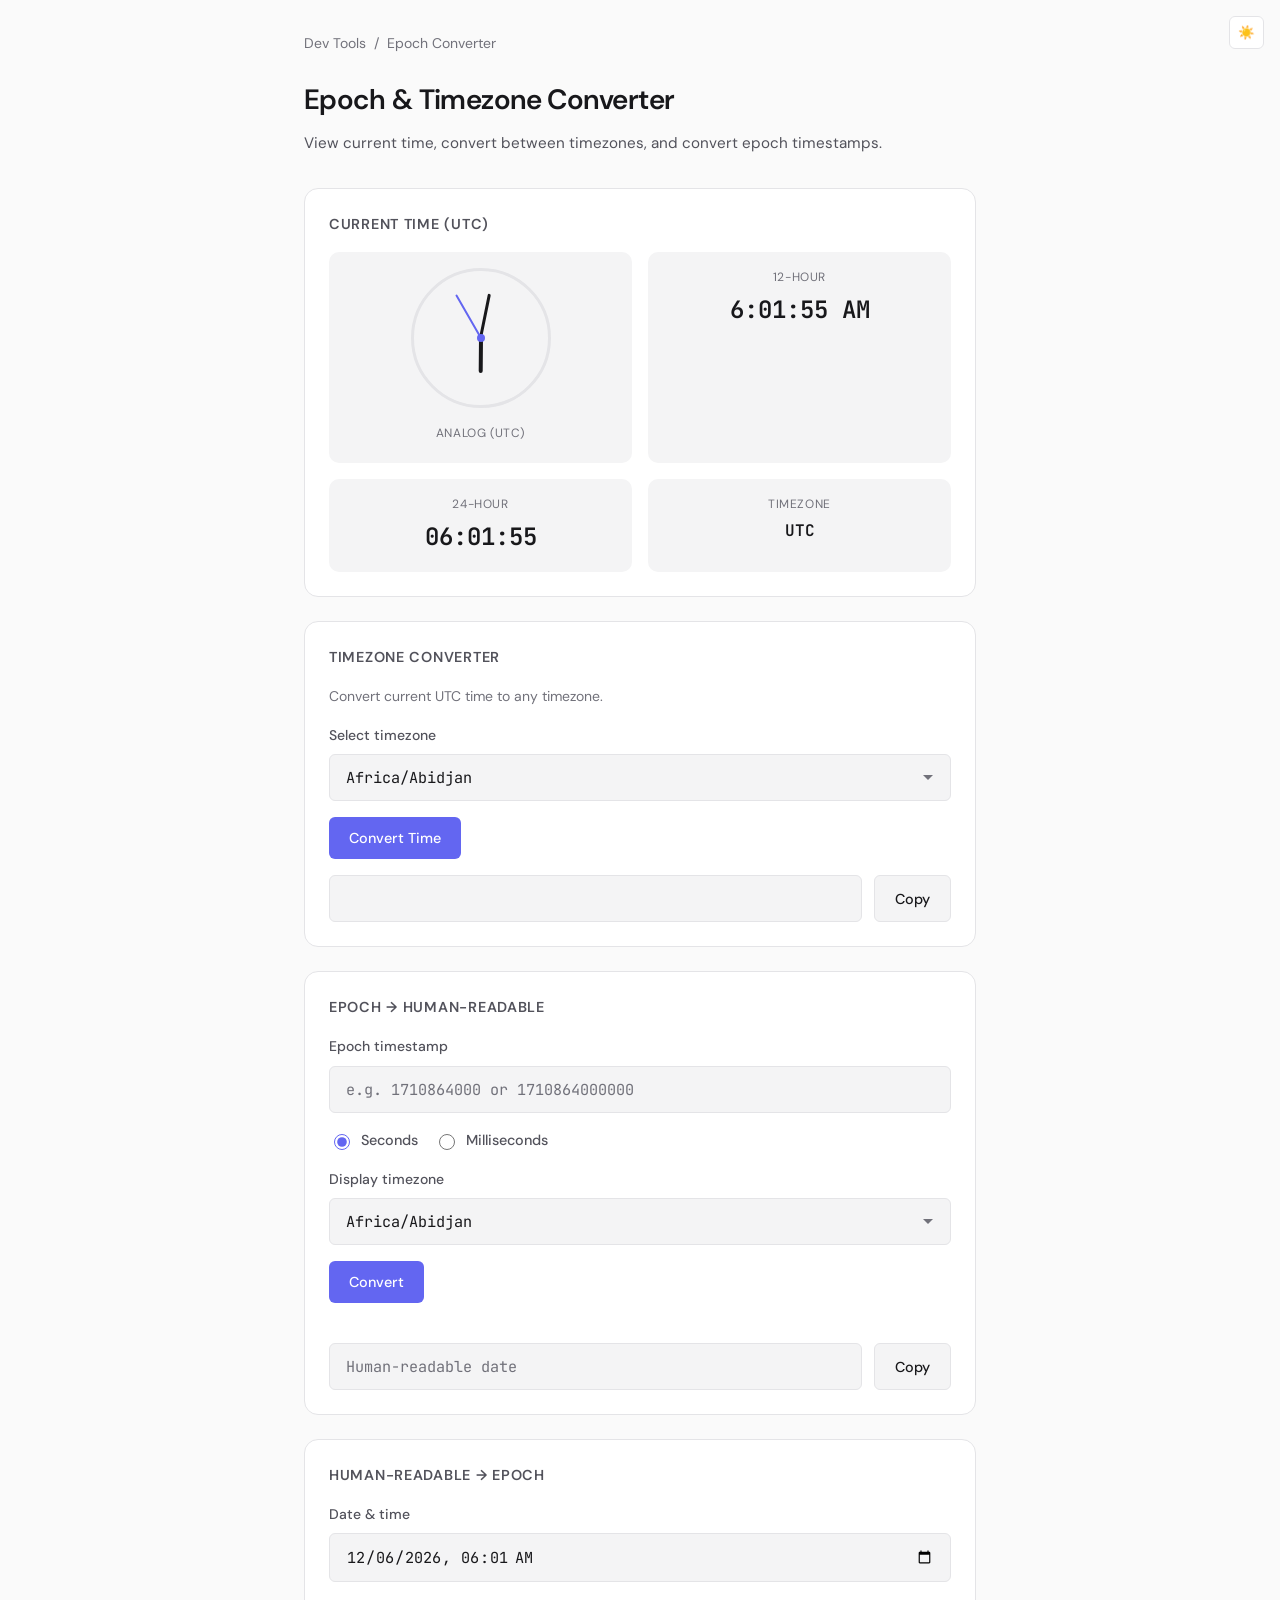
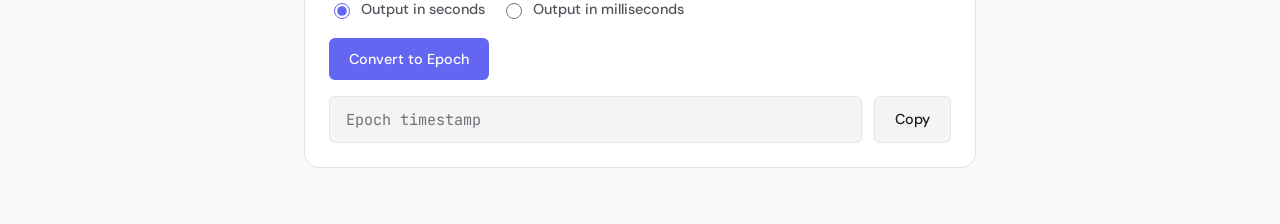
==== epoch-converter/index.html @ ea69eb72 "Imlementated uuid and epoch converter" ====
<!DOCTYPE html>
<html lang="en">
<head>
  <meta charset="UTF-8">
  <meta name="viewport" content="width=device-width, initial-scale=1.0">
  <meta name="description" content="Convert epoch timestamps, view current time, and convert between timezones.">
  <title>Epoch & Timezone Converter | Dev Tools</title>
  <link rel="preconnect" href="https://fonts.googleapis.com">
  <link rel="preconnect" href="https://fonts.gstatic.com" crossorigin>
  <link href="https://fonts.googleapis.com/css2?family=DM+Sans:wght@400;500;600&family=JetBrains+Mono:wght@400;500&display=swap" rel="stylesheet">
  <link rel="stylesheet" href="../css/styles.css">
</head>
<body>
  <div class="app-shell">
    <nav class="nav-breadcrumb" aria-label="Breadcrumb">
      <a href="../index.html">Dev Tools</a>
      <span aria-hidden="true">/</span>
      <span>Epoch Converter</span>
    </nav>

    <h1>Epoch & Timezone Converter</h1>
    <p class="page-subtitle">View current time, convert between timezones, and convert epoch timestamps.</p>

    <!-- Section 1: Current Time -->
    <section class="section">
      <h2 class="section-title">Current Time (UTC)</h2>
      <div class="clock-grid">
        <div class="clock-item">
          <div class="analog-clock" id="analog-clock" aria-hidden="true">
            <div class="clock-hand hour" id="hand-hour"></div>
            <div class="clock-hand minute" id="hand-minute"></div>
            <div class="clock-hand second" id="hand-second"></div>
          </div>
          <div class="clock-label">Analog (UTC)</div>
        </div>
        <div class="clock-item">
          <div class="clock-label">12-hour</div>
          <div class="clock-value" id="time-12h">--:--:-- --</div>
        </div>
        <div class="clock-item">
          <div class="clock-label">24-hour</div>
          <div class="clock-value" id="time-24h">--:--:--</div>
        </div>
        <div class="clock-item">
          <div class="clock-label">Timezone</div>
          <div class="clock-value" style="font-size: 1rem;" id="tz-label">UTC</div>
        </div>
      </div>
    </section>

    <!-- Section 2: Timezone Converter -->
    <section class="section">
      <h2 class="section-title">Timezone Converter</h2>
      <p style="color: var(--text-muted); font-size: 0.875rem; margin-bottom: 1rem;">
        Convert current UTC time to any timezone.
      </p>
      <div class="form-group">
        <label for="tz-select">Select timezone</label>
        <select id="tz-select" aria-label="Timezone selector">
          <option value="UTC">UTC</option>
          <!-- Populated by JS -->
        </select>
      </div>
      <button type="button" id="btn-convert-tz" class="btn btn-primary">Convert Time</button>
      <div class="clock-grid" id="tz-result" style="margin-top: 1rem; display: none;">
        <div class="clock-item">
          <div class="clock-label">12-hour</div>
          <div class="clock-value" id="tz-time-12">--</div>
        </div>
        <div class="clock-item">
          <div class="clock-label">24-hour</div>
          <div class="clock-value" id="tz-time-24">--</div>
        </div>
        <div class="clock-item">
          <div class="clock-label">Date</div>
          <div class="clock-value" style="font-size: 1rem;" id="tz-date">--</div>
        </div>
      </div>
      <div class="output-row" style="margin-top: 1rem;">
        <input type="text" id="tz-output-copy" readonly style="flex: 1;" aria-label="Converted time for copy">
        <button type="button" id="btn-copy-tz" class="btn btn-secondary copy-btn">Copy</button>
      </div>
    </section>

    <!-- Section 3: Epoch Converter -->
    <section class="section">
      <h2 class="section-title">Epoch → Human-readable</h2>
      <div class="form-group">
        <label for="epoch-input">Epoch timestamp</label>
        <input type="text" id="epoch-input" inputmode="numeric" placeholder="e.g. 1710864000 or 1710864000000" aria-describedby="epoch-validation">
      </div>
      <div class="form-group toggle-group">
        <div class="toggle-item">
          <input type="radio" id="epoch-seconds" name="epoch-unit" value="seconds" checked>
          <label for="epoch-seconds">Seconds</label>
        </div>
        <div class="toggle-item">
          <input type="radio" id="epoch-ms" name="epoch-unit" value="ms">
          <label for="epoch-ms">Milliseconds</label>
        </div>
      </div>
      <div class="form-group">
        <label for="epoch-tz">Display timezone</label>
        <select id="epoch-tz">
          <option value="UTC">UTC</option>
        </select>
      </div>
      <button type="button" id="btn-epoch-convert" class="btn btn-primary">Convert</button>
      <div id="epoch-validation" class="validation-msg" role="status" aria-live="polite"></div>
      <div class="output-row" style="margin-top: 1rem;">
        <input type="text" id="epoch-output" readonly placeholder="Human-readable date" aria-label="Converted date">
        <button type="button" id="btn-copy-epoch" class="btn btn-secondary copy-btn">Copy</button>
      </div>
    </section>

    <!-- Section 4: Date → Epoch -->
    <section class="section">
      <h2 class="section-title">Human-readable → Epoch</h2>
      <div class="form-group">
        <label for="date-input">Date & time</label>
        <input type="datetime-local" id="date-input" aria-describedby="date-epoch-output">
      </div>
      <div class="form-group toggle-group">
        <div class="toggle-item">
          <input type="radio" id="date-seconds" name="date-epoch-unit" value="seconds" checked>
          <label for="date-seconds">Output in seconds</label>
        </div>
        <div class="toggle-item">
          <input type="radio" id="date-ms" name="date-epoch-unit" value="ms">
          <label for="date-ms">Output in milliseconds</label>
        </div>
      </div>
      <button type="button" id="btn-date-to-epoch" class="btn btn-primary">Convert to Epoch</button>
      <div class="output-row" style="margin-top: 1rem;">
        <input type="text" id="date-epoch-output" readonly placeholder="Epoch timestamp" aria-label="Epoch result">
        <button type="button" id="btn-copy-date-epoch" class="btn btn-secondary copy-btn">Copy</button>
      </div>
    </section>
  </div>

  <button type="button" class="theme-toggle" id="theme-toggle" aria-label="Toggle dark/light mode">🌙</button>

  <script src="../js/shared.js"></script>
  <script src="../js/epoch-converter.js"></script>
  <script>
    (function() {
      const DEFAULT_TZ = 'UTC';

      // Theme
      initTheme();
      const themeBtn = document.getElementById('theme-toggle');
      themeBtn.addEventListener('click', () => {
        const next = toggleTheme();
        themeBtn.textContent = next === 'dark' ? '🌙' : '☀️';
      });
      themeBtn.textContent = document.documentElement.getAttribute('data-theme') === 'dark' ? '🌙' : '☀️';

      // Populate timezone dropdowns (lazy)
      function populateTimezones() {
        const tzList = getTimezones();
        const tzSelect = document.getElementById('tz-select');
        const epochTz = document.getElementById('epoch-tz');
        const options = tzList.map(tz => `<option value="${tz}">${tz}</option>`).join('');
        tzSelect.innerHTML = options;
        epochTz.innerHTML = options;
      }
      populateTimezones();

      // Section 1: Current time (auto-update every second)
      function updateCurrentTime() {
        const now = new Date();
        const fmt = formatInTimezone(now, DEFAULT_TZ);
        document.getElementById('time-12h').textContent = fmt.time12;
        document.getElementById('time-24h').textContent = fmt.time24;
        document.getElementById('tz-label').textContent = DEFAULT_TZ;

        // Analog clock
        const sec = now.getUTCSeconds();
        const min = now.getUTCMinutes();
        const hour = now.getUTCHours() % 12;
        const secDeg = (sec / 60) * 360;
        const minDeg = (min / 60) * 360 + (sec / 60) * 6;
        const hourDeg = (hour / 12) * 360 + (min / 60) * 30;
        document.getElementById('hand-second').style.transform = `rotate(${secDeg}deg)`;
        document.getElementById('hand-minute').style.transform = `rotate(${minDeg}deg)`;
        document.getElementById('hand-hour').style.transform = `rotate(${hourDeg}deg)`;
      }
      updateCurrentTime();
      setInterval(updateCurrentTime, 1000);

      // Section 2: Timezone converter
      const btnConvertTz = document.getElementById('btn-convert-tz');
      const tzSelect = document.getElementById('tz-select');
      const tzResult = document.getElementById('tz-result');
      const btnCopyTz = document.getElementById('btn-copy-tz');

      btnConvertTz.addEventListener('click', () => {
        const tz = tzSelect.value;
        const now = new Date();
        const fmt = formatInTimezone(now, tz);
        document.getElementById('tz-time-12').textContent = fmt.time12;
        document.getElementById('tz-time-24').textContent = fmt.time24;
        document.getElementById('tz-date').textContent = fmt.date;
        document.getElementById('tz-output-copy').value = `${fmt.date} ${fmt.time24} (${tz})`;
        tzResult.style.display = 'grid';
      });

      btnCopyTz.addEventListener('click', async () => {
        const text = document.getElementById('tz-output-copy').value;
        if (!text) return;
        const ok = await copyToClipboard(text);
        showCopyFeedback(btnCopyTz, ok ? 'Copied!' : 'Failed', 1500);
      });

      // Section 3: Epoch → Date
      const epochInput = document.getElementById('epoch-input');
      const btnEpochConvert = document.getElementById('btn-epoch-convert');
      const epochValidation = document.getElementById('epoch-validation');
      const epochOutput = document.getElementById('epoch-output');
      const btnCopyEpoch = document.getElementById('btn-copy-epoch');

      btnEpochConvert.addEventListener('click', () => {
        const raw = epochInput.value.trim();
        const isMs = document.querySelector('input[name="epoch-unit"]:checked').value === 'ms';
        const tz = document.getElementById('epoch-tz').value;

        if (!raw) {
          epochValidation.textContent = 'Please enter an epoch timestamp.';
          epochValidation.className = 'validation-msg error';
          return;
        }

        const num = Number(raw);
        if (!Number.isFinite(num)) {
          epochValidation.textContent = 'Invalid number.';
          epochValidation.className = 'validation-msg error';
          return;
        }

        const date = epochToDate(num, isMs);
        if (isNaN(date.getTime())) {
          epochValidation.textContent = 'Invalid date (out of range).';
          epochValidation.className = 'validation-msg error';
          return;
        }

        const fmt = formatInTimezone(date, tz);
        const result = `${fmt.date} ${fmt.time24} (${tz})`;
        epochOutput.value = result;
        epochValidation.textContent = 'Converted successfully.';
        epochValidation.className = 'validation-msg success';
      });

      btnCopyEpoch.addEventListener('click', async () => {
        const text = epochOutput.value;
        if (!text) return;
        const ok = await copyToClipboard(text);
        showCopyFeedback(btnCopyEpoch, ok ? 'Copied!' : 'Failed', 1500);
      });

      // Section 4: Date → Epoch
      const dateInput = document.getElementById('date-input');
      const btnDateToEpoch = document.getElementById('btn-date-to-epoch');
      const dateEpochOutput = document.getElementById('date-epoch-output');
      const btnCopyDateEpoch = document.getElementById('btn-copy-date-epoch');

      function toLocalDateTimeString(d) {
        const pad = n => String(n).padStart(2, '0');
        return d.getFullYear() + '-' + pad(d.getMonth() + 1) + '-' + pad(d.getDate()) + 'T' + pad(d.getHours()) + ':' + pad(d.getMinutes());
      }
      dateInput.value = toLocalDateTimeString(new Date());

      btnDateToEpoch.addEventListener('click', () => {
        const dateStr = dateInput.value;
        if (!dateStr) {
          dateEpochOutput.value = '';
          return;
        }
        const date = new Date(dateStr);
        const isMs = document.querySelector('input[name="date-epoch-unit"]:checked').value === 'ms';
        const epoch = dateToEpoch(date, isMs);
        dateEpochOutput.value = String(epoch);
      });

      btnCopyDateEpoch.addEventListener('click', async () => {
        const text = dateEpochOutput.value;
        if (!text) return;
        const ok = await copyToClipboard(text);
        showCopyFeedback(btnCopyDateEpoch, ok ? 'Copied!' : 'Failed', 1500);
      });

      // Auto-convert on date change
      dateInput.addEventListener('change', () => btnDateToEpoch.click());
    })();
  </script>
</body>
</html>
---- css/styles.css ----
/* ===== CSS Variables (Theme) ===== */
:root {
  --bg-primary: #0f0f12;
  --bg-secondary: #1a1a1f;
  --bg-tertiary: #25252d;
  --bg-elevated: #2d2d36;
  --text-primary: #f4f4f5;
  --text-secondary: #a1a1aa;
  --text-muted: #71717a;
  --accent: #6366f1;
  --accent-hover: #818cf8;
  --accent-muted: rgba(99, 102, 241, 0.15);
  --success: #22c55e;
  --error: #ef4444;
  --warning: #f59e0b;
  --border: #27272a;
  --border-focus: #6366f1;
  --radius-sm: 6px;
  --radius-md: 10px;
  --radius-lg: 14px;
  --shadow: 0 4px 24px rgba(0, 0, 0, 0.4);
  --font-sans: 'DM Sans', system-ui, -apple-system, sans-serif;
  --font-mono: 'JetBrains Mono', 'Fira Code', monospace;
}

[data-theme="light"] {
  --bg-primary: #fafafa;
  --bg-secondary: #ffffff;
  --bg-tertiary: #f4f4f5;
  --bg-elevated: #e4e4e7;
  --text-primary: #18181b;
  --text-secondary: #52525b;
  --text-muted: #71717a;
  --accent-muted: rgba(99, 102, 241, 0.12);
  --border: #e4e4e7;
  --shadow: 0 4px 24px rgba(0, 0, 0, 0.08);
}

/* ===== Reset & Base ===== */
*, *::before, *::after {
  box-sizing: border-box;
}

html {
  font-size: 16px;
  -webkit-font-smoothing: antialiased;
  -moz-osx-font-smoothing: grayscale;
}

body {
  margin: 0;
  padding: 0;
  font-family: var(--font-sans);
  background: var(--bg-primary);
  color: var(--text-primary);
  line-height: 1.6;
  min-height: 100vh;
}

/* ===== Layout ===== */
.app-shell {
  max-width: 720px;
  margin: 0 auto;
  padding: 2rem 1.5rem;
  min-height: 100vh;
}

/* ===== Typography ===== */
h1 {
  font-size: 1.75rem;
  font-weight: 600;
  margin: 0 0 0.5rem;
  letter-spacing: -0.02em;
}

.page-subtitle {
  color: var(--text-secondary);
  font-size: 0.95rem;
  margin: 0 0 2rem;
}

/* ===== Navigation ===== */
.nav-breadcrumb {
  display: flex;
  align-items: center;
  gap: 0.5rem;
  margin-bottom: 1.5rem;
  font-size: 0.875rem;
}

.nav-breadcrumb a {
  color: var(--text-muted);
  text-decoration: none;
  transition: color 0.2s;
}

.nav-breadcrumb a:hover {
  color: var(--accent);
}

.nav-breadcrumb span {
  color: var(--text-muted);
}

/* ===== Tabs ===== */
.tab-list {
  display: flex;
  gap: 0.25rem;
  margin-bottom: 1.5rem;
  padding: 4px;
  background: var(--bg-tertiary);
  border-radius: var(--radius-md);
  width: fit-content;
}

.tab-btn {
  padding: 0.6rem 1.25rem;
  font-size: 0.9rem;
  font-weight: 500;
  font-family: inherit;
  color: var(--text-secondary);
  background: transparent;
  border: none;
  border-radius: var(--radius-sm);
  cursor: pointer;
  transition: all 0.2s;
}

.tab-btn:hover {
  color: var(--text-primary);
}

.tab-btn[aria-selected="true"] {
  background: var(--bg-elevated);
  color: var(--text-primary);
  box-shadow: 0 1px 2px rgba(0, 0, 0, 0.1);
}

.tab-panel {
  display: none;
  animation: fadeIn 0.2s ease;
}

.tab-panel[aria-hidden="false"] {
  display: block;
}

@keyframes fadeIn {
  from { opacity: 0; }
  to { opacity: 1; }
}

/* ===== Cards & Sections ===== */
.section {
  background: var(--bg-secondary);
  border: 1px solid var(--border);
  border-radius: var(--radius-lg);
  padding: 1.5rem;
  margin-bottom: 1.5rem;
}

.section-title {
  font-size: 0.9rem;
  font-weight: 600;
  color: var(--text-secondary);
  margin: 0 0 1rem;
  text-transform: uppercase;
  letter-spacing: 0.05em;
}

/* ===== Form Controls ===== */
.form-group {
  margin-bottom: 1rem;
}

.form-group:last-child {
  margin-bottom: 0;
}

label {
  display: block;
  font-size: 0.875rem;
  font-weight: 500;
  color: var(--text-secondary);
  margin-bottom: 0.5rem;
}

input[type="text"],
input[type="number"],
input[type="datetime-local"],
select,
textarea {
  width: 100%;
  padding: 0.75rem 1rem;
  font-size: 0.95rem;
  font-family: var(--font-mono);
  color: var(--text-primary);
  background: var(--bg-tertiary);
  border: 1px solid var(--border);
  border-radius: var(--radius-sm);
  transition: border-color 0.2s, box-shadow 0.2s;
}

input:focus,
select:focus,
textarea:focus {
  outline: none;
  border-color: var(--border-focus);
  box-shadow: 0 0 0 3px var(--accent-muted);
}

input::placeholder,
textarea::placeholder {
  color: var(--text-muted);
}

input:read-only,
textarea:read-only {
  cursor: default;
  background: var(--bg-tertiary);
}

select {
  cursor: pointer;
  appearance: none;
  background-image: url("data:image/svg+xml,%3Csvg xmlns='http://www.w3.org/2000/svg' width='12' height='12' viewBox='0 0 12 12'%3E%3Cpath fill='%2371717a' d='M6 8L1 3h10z'/%3E%3C/svg%3E");
  background-repeat: no-repeat;
  background-position: right 1rem center;
  padding-right: 2.5rem;
}

/* ===== Buttons ===== */
.btn {
  display: inline-flex;
  align-items: center;
  justify-content: center;
  gap: 0.5rem;
  padding: 0.75rem 1.25rem;
  font-size: 0.9rem;
  font-weight: 500;
  font-family: inherit;
  border: none;
  border-radius: var(--radius-sm);
  cursor: pointer;
  transition: all 0.2s;
}

.btn-primary {
  background: var(--accent);
  color: white;
}

.btn-primary:hover {
  background: var(--accent-hover);
  transform: translateY(-1px);
}

.btn-primary:active {
  transform: translateY(0);
}

.btn-secondary {
  background: var(--bg-tertiary);
  color: var(--text-primary);
  border: 1px solid var(--border);
}

.btn-secondary:hover {
  background: var(--bg-elevated);
  border-color: var(--text-muted);
}

.btn-icon {
  padding: 0.6rem;
}

.btn-group {
  display: flex;
  flex-wrap: wrap;
  gap: 0.75rem;
}

/* ===== Output & Copy ===== */
.output-row {
  display: flex;
  gap: 0.75rem;
  margin-top: 1rem;
}

.output-row input,
.output-row textarea {
  flex: 1;
}

.copy-btn {
  flex-shrink: 0;
}

/* ===== Validation & Messages ===== */
.validation-msg {
  font-size: 0.875rem;
  margin-top: 0.5rem;
  padding: 0.5rem 0;
}

.validation-msg.error {
  color: var(--error);
}

.validation-msg.success {
  color: var(--success);
}

/* ===== Toggle / Switch ===== */
.toggle-group {
  display: flex;
  flex-wrap: wrap;
  gap: 1rem;
  margin-bottom: 1rem;
}

.toggle-item {
  display: flex;
  align-items: center;
  gap: 0.5rem;
}

.toggle-item input[type="radio"] {
  width: 1rem;
  height: 1rem;
  accent-color: var(--accent);
  cursor: pointer;
}

.toggle-item label {
  margin: 0;
  cursor: pointer;
  font-size: 0.9rem;
}

/* ===== Clock Display ===== */
.clock-grid {
  display: grid;
  grid-template-columns: repeat(auto-fit, minmax(200px, 1fr));
  gap: 1rem;
}

.clock-item {
  background: var(--bg-tertiary);
  border-radius: var(--radius-md);
  padding: 1rem;
  text-align: center;
}

.clock-label {
  font-size: 0.75rem;
  color: var(--text-muted);
  text-transform: uppercase;
  letter-spacing: 0.05em;
  margin-bottom: 0.25rem;
}

.clock-value {
  font-size: 1.5rem;
  font-weight: 600;
  font-family: var(--font-mono);
}

/* ===== Analog Clock ===== */
.analog-clock {
  width: 140px;
  height: 140px;
  margin: 0 auto 1rem;
  border-radius: 50%;
  background: var(--bg-tertiary);
  border: 3px solid var(--border);
  position: relative;
}

.analog-clock::before {
  content: '';
  position: absolute;
  top: 50%;
  left: 50%;
  width: 8px;
  height: 8px;
  background: var(--accent);
  border-radius: 50%;
  transform: translate(-50%, -50%);
  z-index: 10;
}

.clock-hand {
  position: absolute;
  bottom: 50%;
  left: 50%;
  transform-origin: bottom center;
  background: var(--text-primary);
  border-radius: 2px;
}

.clock-hand.hour {
  width: 4px;
  height: 35px;
  margin-left: -2px;
}

.clock-hand.minute {
  width: 3px;
  height: 45px;
  margin-left: -1.5px;
}

.clock-hand.second {
  width: 2px;
  height: 50px;
  margin-left: -1px;
  background: var(--accent);
}

/* ===== Theme Toggle ===== */
.theme-toggle {
  position: fixed;
  top: 1rem;
  right: 1rem;
  padding: 0.5rem;
  background: var(--bg-secondary);
  border: 1px solid var(--border);
  border-radius: var(--radius-sm);
  cursor: pointer;
  color: var(--text-secondary);
  transition: all 0.2s;
  z-index: 100;
}

.theme-toggle:hover {
  color: var(--text-primary);
  border-color: var(--text-muted);
}

/* ===== Landing Page ===== */
.landing-grid {
  display: grid;
  grid-template-columns: repeat(auto-fit, minmax(280px, 1fr));
  gap: 1.5rem;
  margin-top: 2rem;
}

.tool-card {
  display: block;
  padding: 1.5rem;
  background: var(--bg-secondary);
  border: 1px solid var(--border);
  border-radius: var(--radius-lg);
  text-decoration: none;
  color: inherit;
  transition: all 0.2s;
}

.tool-card:hover {
  border-color: var(--accent);
  box-shadow: var(--shadow);
  transform: translateY(-2px);
}

.tool-card h2 {
  font-size: 1.25rem;
  margin: 0 0 0.5rem;
}

.tool-card p {
  color: var(--text-secondary);
  font-size: 0.9rem;
  margin: 0;
}

/* ===== Responsive ===== */
@media (max-width: 480px) {
  .app-shell {
    padding: 1rem;
  }

  .tab-list {
    width: 100%;
  }

  .tab-btn {
    flex: 1;
  }

  .output-row {
    flex-direction: column;
  }
}
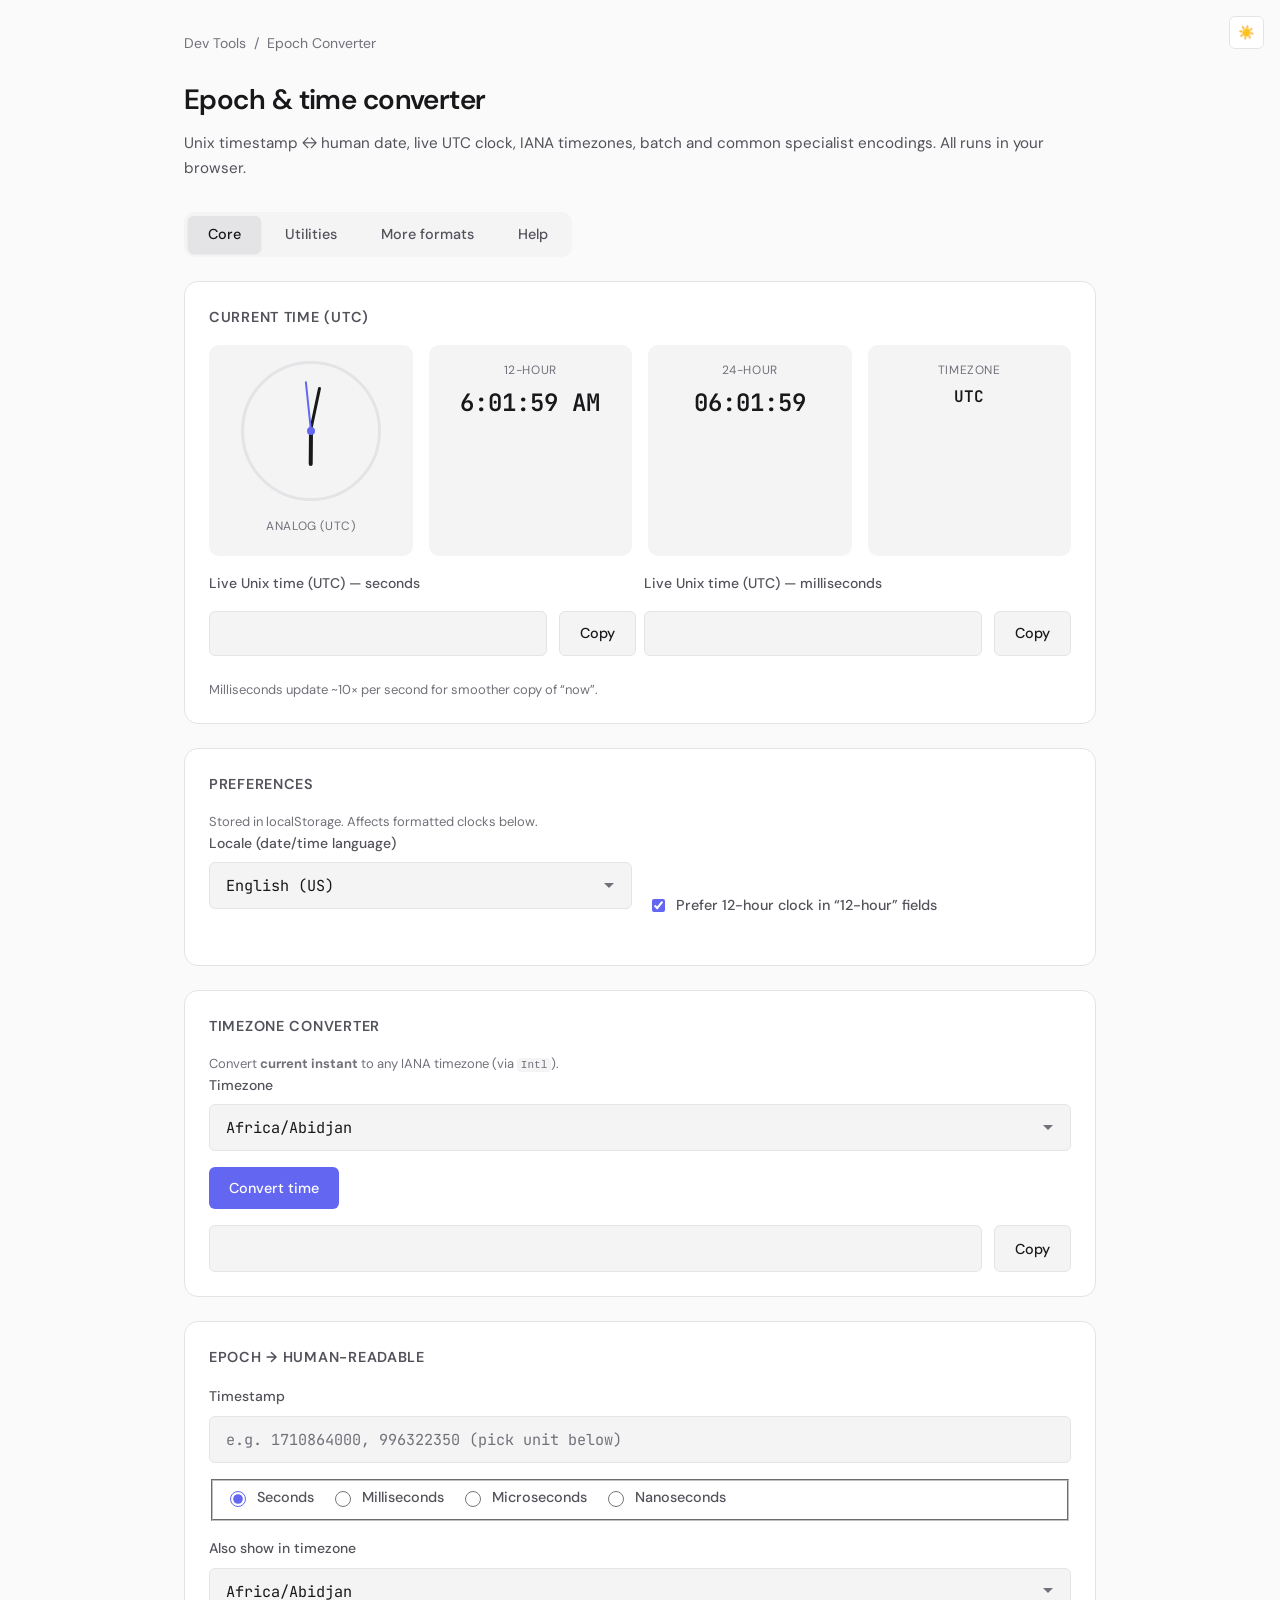
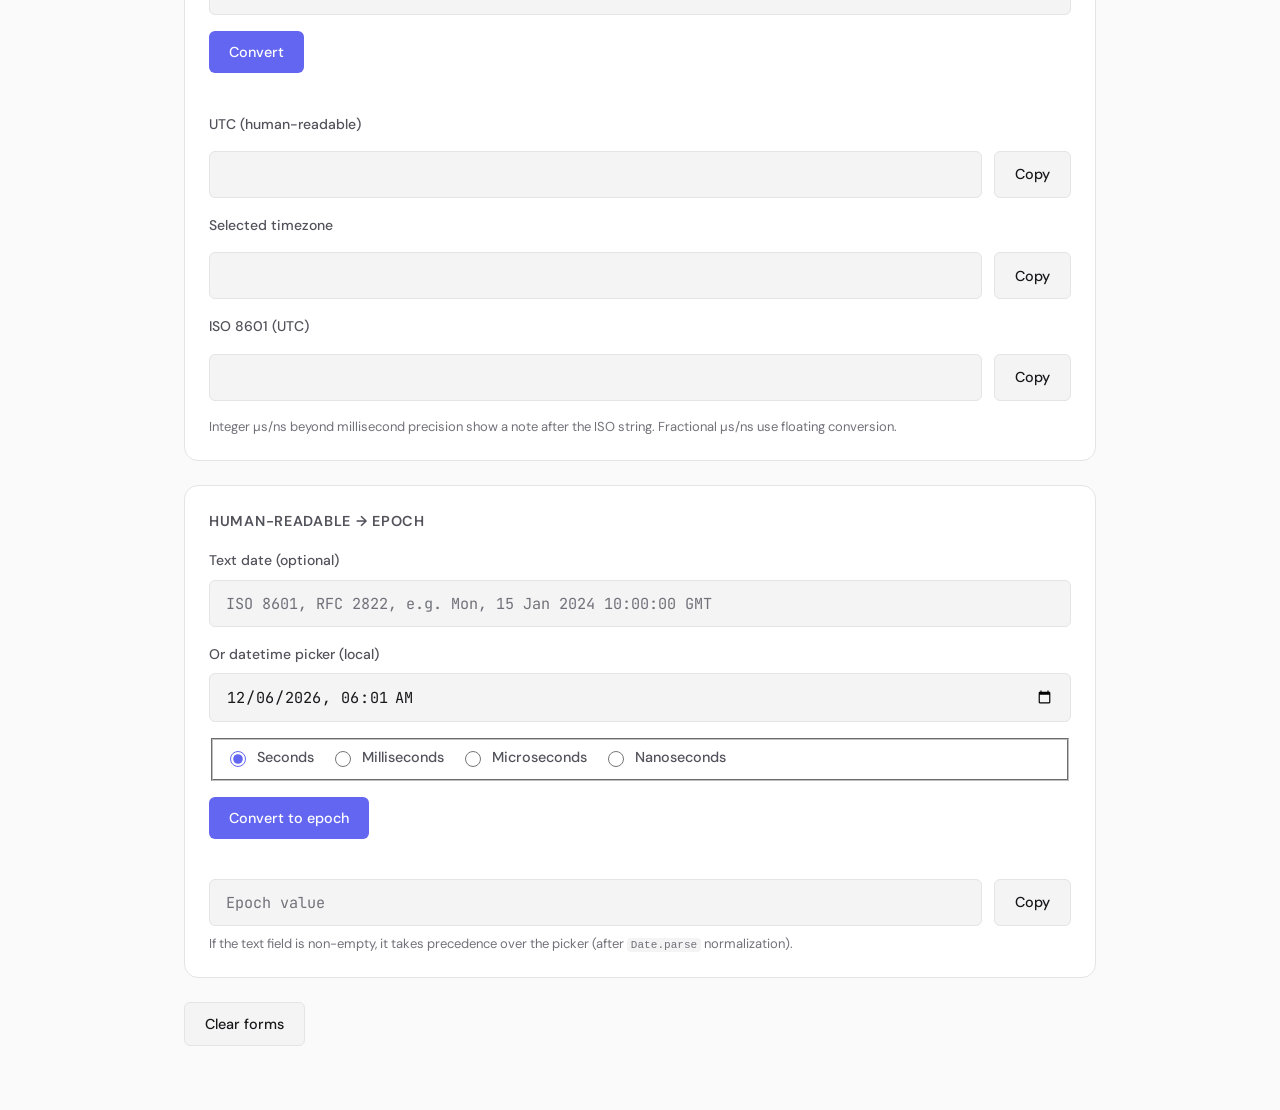
==== commit d3adbcd0: "Update epoch converter" ====
--- a/epoch-converter/index.html
+++ b/epoch-converter/index.html
@@ -3,294 +3,457 @@
 <head>
   <meta charset="UTF-8">
   <meta name="viewport" content="width=device-width, initial-scale=1.0">
-  <meta name="description" content="Convert epoch timestamps, view current time, and convert between timezones.">
-  <title>Epoch & Timezone Converter | Dev Tools</title>
+  <meta name="description" content="Unix epoch converter, live clock, timezones, batch and specialized timestamp formats — client-side.">
+  <title>Epoch & Time Converter | Dev Tools</title>
   <link rel="preconnect" href="https://fonts.googleapis.com">
   <link rel="preconnect" href="https://fonts.gstatic.com" crossorigin>
   <link href="https://fonts.googleapis.com/css2?family=DM+Sans:wght@400;500;600&family=JetBrains+Mono:wght@400;500&display=swap" rel="stylesheet">
   <link rel="stylesheet" href="../css/styles.css">
 </head>
 <body>
-  <div class="app-shell">
+  <div class="app-shell app-shell-wide" id="epoch-hub">
     <nav class="nav-breadcrumb" aria-label="Breadcrumb">
       <a href="../index.html">Dev Tools</a>
       <span aria-hidden="true">/</span>
       <span>Epoch Converter</span>
     </nav>
 
-    <h1>Epoch & Timezone Converter</h1>
-    <p class="page-subtitle">View current time, convert between timezones, and convert epoch timestamps.</p>
-
-    <!-- Section 1: Current Time -->
-    <section class="section">
-      <h2 class="section-title">Current Time (UTC)</h2>
-      <div class="clock-grid">
-        <div class="clock-item">
-          <div class="analog-clock" id="analog-clock" aria-hidden="true">
-            <div class="clock-hand hour" id="hand-hour"></div>
-            <div class="clock-hand minute" id="hand-minute"></div>
-            <div class="clock-hand second" id="hand-second"></div>
-          </div>
-          <div class="clock-label">Analog (UTC)</div>
-        </div>
-        <div class="clock-item">
-          <div class="clock-label">12-hour</div>
-          <div class="clock-value" id="time-12h">--:--:-- --</div>
-        </div>
-        <div class="clock-item">
-          <div class="clock-label">24-hour</div>
-          <div class="clock-value" id="time-24h">--:--:--</div>
-        </div>
-        <div class="clock-item">
-          <div class="clock-label">Timezone</div>
-          <div class="clock-value" style="font-size: 1rem;" id="tz-label">UTC</div>
-        </div>
-      </div>
-    </section>
-
-    <!-- Section 2: Timezone Converter -->
-    <section class="section">
-      <h2 class="section-title">Timezone Converter</h2>
-      <p style="color: var(--text-muted); font-size: 0.875rem; margin-bottom: 1rem;">
-        Convert current UTC time to any timezone.
-      </p>
-      <div class="form-group">
-        <label for="tz-select">Select timezone</label>
-        <select id="tz-select" aria-label="Timezone selector">
-          <option value="UTC">UTC</option>
-          <!-- Populated by JS -->
-        </select>
-      </div>
-      <button type="button" id="btn-convert-tz" class="btn btn-primary">Convert Time</button>
-      <div class="clock-grid" id="tz-result" style="margin-top: 1rem; display: none;">
-        <div class="clock-item">
-          <div class="clock-label">12-hour</div>
-          <div class="clock-value" id="tz-time-12">--</div>
-        </div>
-        <div class="clock-item">
-          <div class="clock-label">24-hour</div>
-          <div class="clock-value" id="tz-time-24">--</div>
-        </div>
-        <div class="clock-item">
-          <div class="clock-label">Date</div>
-          <div class="clock-value" style="font-size: 1rem;" id="tz-date">--</div>
-        </div>
-      </div>
-      <div class="output-row" style="margin-top: 1rem;">
-        <input type="text" id="tz-output-copy" readonly style="flex: 1;" aria-label="Converted time for copy">
-        <button type="button" id="btn-copy-tz" class="btn btn-secondary copy-btn">Copy</button>
-      </div>
-    </section>
-
-    <!-- Section 3: Epoch Converter -->
-    <section class="section">
-      <h2 class="section-title">Epoch → Human-readable</h2>
-      <div class="form-group">
-        <label for="epoch-input">Epoch timestamp</label>
-        <input type="text" id="epoch-input" inputmode="numeric" placeholder="e.g. 1710864000 or 1710864000000" aria-describedby="epoch-validation">
-      </div>
-      <div class="form-group toggle-group">
-        <div class="toggle-item">
-          <input type="radio" id="epoch-seconds" name="epoch-unit" value="seconds" checked>
-          <label for="epoch-seconds">Seconds</label>
-        </div>
-        <div class="toggle-item">
-          <input type="radio" id="epoch-ms" name="epoch-unit" value="ms">
-          <label for="epoch-ms">Milliseconds</label>
-        </div>
-      </div>
-      <div class="form-group">
-        <label for="epoch-tz">Display timezone</label>
-        <select id="epoch-tz">
-          <option value="UTC">UTC</option>
-        </select>
-      </div>
-      <button type="button" id="btn-epoch-convert" class="btn btn-primary">Convert</button>
-      <div id="epoch-validation" class="validation-msg" role="status" aria-live="polite"></div>
-      <div class="output-row" style="margin-top: 1rem;">
-        <input type="text" id="epoch-output" readonly placeholder="Human-readable date" aria-label="Converted date">
-        <button type="button" id="btn-copy-epoch" class="btn btn-secondary copy-btn">Copy</button>
-      </div>
-    </section>
-
-    <!-- Section 4: Date → Epoch -->
-    <section class="section">
-      <h2 class="section-title">Human-readable → Epoch</h2>
-      <div class="form-group">
-        <label for="date-input">Date & time</label>
-        <input type="datetime-local" id="date-input" aria-describedby="date-epoch-output">
-      </div>
-      <div class="form-group toggle-group">
-        <div class="toggle-item">
-          <input type="radio" id="date-seconds" name="date-epoch-unit" value="seconds" checked>
-          <label for="date-seconds">Output in seconds</label>
-        </div>
-        <div class="toggle-item">
-          <input type="radio" id="date-ms" name="date-epoch-unit" value="ms">
-          <label for="date-ms">Output in milliseconds</label>
-        </div>
-      </div>
-      <button type="button" id="btn-date-to-epoch" class="btn btn-primary">Convert to Epoch</button>
-      <div class="output-row" style="margin-top: 1rem;">
-        <input type="text" id="date-epoch-output" readonly placeholder="Epoch timestamp" aria-label="Epoch result">
-        <button type="button" id="btn-copy-date-epoch" class="btn btn-secondary copy-btn">Copy</button>
-      </div>
-    </section>
+    <h1>Epoch & time converter</h1>
+    <p class="page-subtitle">Unix timestamp ↔ human date, live UTC clock, IANA timezones, batch and common specialist encodings. All runs in your browser.</p>
+
+    <div class="tab-list" role="tablist" aria-label="Converter sections">
+      <button type="button" class="tab-btn" role="tab" data-tab-target="core" aria-selected="true">Core</button>
+      <button type="button" class="tab-btn" role="tab" data-tab-target="utilities" aria-selected="false">Utilities</button>
+      <button type="button" class="tab-btn" role="tab" data-tab-target="more" aria-selected="false">More formats</button>
+      <button type="button" class="tab-btn" role="tab" data-tab-target="about" aria-selected="false">Help</button>
+    </div>
+
+    <!-- ========== Core ========== -->
+    <div class="tab-panel" data-tab-panel="core" role="tabpanel" aria-hidden="false">
+      <section class="section">
+        <h2 class="section-title">Current time (UTC)</h2>
+        <div class="clock-grid">
+          <div class="clock-item">
+            <div class="analog-clock" id="analog-clock" aria-hidden="true">
+              <div class="clock-hand hour" id="hand-hour"></div>
+              <div class="clock-hand minute" id="hand-minute"></div>
+              <div class="clock-hand second" id="hand-second"></div>
+            </div>
+            <div class="clock-label">Analog (UTC)</div>
+          </div>
+          <div class="clock-item">
+            <div class="clock-label">12-hour</div>
+            <div class="clock-value" id="time-12h">--:--:-- --</div>
+          </div>
+          <div class="clock-item">
+            <div class="clock-label">24-hour</div>
+            <div class="clock-value" id="time-24h">--:--:--</div>
+          </div>
+          <div class="clock-item">
+            <div class="clock-label">Timezone</div>
+            <div class="clock-value" style="font-size: 1rem;" id="tz-label">UTC</div>
+          </div>
+        </div>
+        <div class="epoch-live-grid">
+          <div class="form-group">
+            <label>Live Unix time (UTC) — seconds</label>
+            <div class="output-row">
+              <input type="text" id="epoch-live-seconds" readonly class="mono-out" aria-live="polite">
+              <button type="button" id="btn-copy-live-s" class="btn btn-secondary copy-btn">Copy</button>
+            </div>
+          </div>
+          <div class="form-group">
+            <label>Live Unix time (UTC) — milliseconds</label>
+            <div class="output-row">
+              <input type="text" id="epoch-live-ms" readonly class="mono-out" aria-live="polite">
+              <button type="button" id="btn-copy-live-ms" class="btn btn-secondary copy-btn">Copy</button>
+            </div>
+          </div>
+        </div>
+        <p class="fine-print">Milliseconds update ~10× per second for smoother copy of “now”.</p>
+      </section>
+
+      <section class="section">
+        <h2 class="section-title">Preferences</h2>
+        <p class="fine-print">Stored in localStorage. Affects formatted clocks below.</p>
+        <div class="form-row">
+          <div class="form-group">
+            <label for="pref-locale">Locale (date/time language)</label>
+            <select id="pref-locale">
+              <option value="en-US">English (US)</option>
+              <option value="en-GB">English (UK)</option>
+              <option value="de-DE">Deutsch</option>
+              <option value="fr-FR">Français</option>
+              <option value="ja-JP">日本語</option>
+            </select>
+          </div>
+          <div class="form-group flex-align-end">
+            <label class="checkbox-label">
+              <input type="checkbox" id="pref-hour12" checked>
+              Prefer 12-hour clock in “12-hour” fields
+            </label>
+          </div>
+        </div>
+      </section>
+
+      <section class="section">
+        <h2 class="section-title">Timezone converter</h2>
+        <p class="fine-print">Convert <strong>current instant</strong> to any IANA timezone (via <code>Intl</code>).</p>
+        <div class="form-group">
+          <label for="tz-select">Timezone</label>
+          <select id="tz-select" aria-label="Timezone selector"></select>
+        </div>
+        <button type="button" id="btn-convert-tz" class="btn btn-primary">Convert time</button>
+        <div class="clock-grid" id="tz-result" style="margin-top: 1rem; display: none;">
+          <div class="clock-item">
+            <div class="clock-label">12-hour</div>
+            <div class="clock-value" id="tz-time-12">--</div>
+          </div>
+          <div class="clock-item">
+            <div class="clock-label">24-hour</div>
+            <div class="clock-value" id="tz-time-24">--</div>
+          </div>
+          <div class="clock-item">
+            <div class="clock-label">Date</div>
+            <div class="clock-value" style="font-size: 1rem;" id="tz-date">--</div>
+          </div>
+          <div class="clock-item">
+            <div class="clock-label">ISO (UTC instant)</div>
+            <div class="clock-value" style="font-size: 0.85rem;" id="tz-iso">--</div>
+          </div>
+        </div>
+        <div class="output-row" style="margin-top: 1rem;">
+          <input type="text" id="tz-output-copy" readonly aria-label="Converted time for copy">
+          <button type="button" id="btn-copy-tz" class="btn btn-secondary copy-btn">Copy</button>
+        </div>
+      </section>
+
+      <section class="section">
+        <h2 class="section-title">Epoch → human-readable</h2>
+        <div class="form-group">
+          <label for="epoch-input">Timestamp</label>
+          <input type="text" id="epoch-input" inputmode="numeric" placeholder="e.g. 1710864000, 996322350 (pick unit below)" aria-describedby="epoch-validation">
+        </div>
+        <fieldset class="toggle-group">
+          <legend class="sr-only">Unit</legend>
+          <div class="toggle-item">
+            <input type="radio" id="epoch-seconds" name="epoch-unit" value="seconds" checked>
+            <label for="epoch-seconds">Seconds</label>
+          </div>
+          <div class="toggle-item">
+            <input type="radio" id="epoch-ms" name="epoch-unit" value="ms">
+            <label for="epoch-ms">Milliseconds</label>
+          </div>
+          <div class="toggle-item">
+            <input type="radio" id="epoch-us" name="epoch-unit" value="us">
+            <label for="epoch-us">Microseconds</label>
+          </div>
+          <div class="toggle-item">
+            <input type="radio" id="epoch-ns" name="epoch-unit" value="ns">
+            <label for="epoch-ns">Nanoseconds</label>
+          </div>
+        </fieldset>
+        <div class="form-group">
+          <label for="epoch-tz">Also show in timezone</label>
+          <select id="epoch-tz"></select>
+        </div>
+        <button type="button" id="btn-epoch-convert" class="btn btn-primary">Convert</button>
+        <div id="epoch-validation" class="validation-msg" role="status" aria-live="polite"></div>
+        <div class="form-group" style="margin-top: 1rem;">
+          <label for="epoch-output-utc">UTC (human-readable)</label>
+          <div class="output-row">
+            <input type="text" id="epoch-output-utc" readonly>
+            <button type="button" id="btn-copy-epoch-utc" class="btn btn-secondary copy-btn">Copy</button>
+          </div>
+        </div>
+        <div class="form-group">
+          <label for="epoch-output-tz">Selected timezone</label>
+          <div class="output-row">
+            <input type="text" id="epoch-output-tz" readonly>
+            <button type="button" id="btn-copy-epoch-tz" class="btn btn-secondary copy-btn">Copy</button>
+          </div>
+        </div>
+        <div class="form-group">
+          <label for="epoch-output-iso">ISO 8601 (UTC)</label>
+          <div class="output-row">
+            <input type="text" id="epoch-output-iso" readonly>
+            <button type="button" id="btn-copy-epoch-iso" class="btn btn-secondary copy-btn">Copy</button>
+          </div>
+        </div>
+        <p class="fine-print">Integer µs/ns beyond millisecond precision show a note after the ISO string. Fractional µs/ns use floating conversion.</p>
+      </section>
+
+      <section class="section">
+        <h2 class="section-title">Human-readable → epoch</h2>
+        <div class="form-group">
+          <label for="date-text-input">Text date (optional)</label>
+          <input type="text" id="date-text-input" placeholder="ISO 8601, RFC 2822, e.g. Mon, 15 Jan 2024 10:00:00 GMT">
+        </div>
+        <div class="form-group">
+          <label for="date-input">Or datetime picker (local)</label>
+          <input type="datetime-local" id="date-input">
+        </div>
+        <fieldset class="toggle-group">
+          <legend class="sr-only">Output unit</legend>
+          <div class="toggle-item">
+            <input type="radio" id="date-out-sec" name="date-epoch-unit" value="seconds" checked>
+            <label for="date-out-sec">Seconds</label>
+          </div>
+          <div class="toggle-item">
+            <input type="radio" id="date-out-ms" name="date-epoch-unit" value="ms">
+            <label for="date-out-ms">Milliseconds</label>
+          </div>
+          <div class="toggle-item">
+            <input type="radio" id="date-out-us" name="date-epoch-unit" value="us">
+            <label for="date-out-us">Microseconds</label>
+          </div>
+          <div class="toggle-item">
+            <input type="radio" id="date-out-ns" name="date-epoch-unit" value="ns">
+            <label for="date-out-ns">Nanoseconds</label>
+          </div>
+        </fieldset>
+        <button type="button" id="btn-date-to-epoch" class="btn btn-primary">Convert to epoch</button>
+        <div id="date-epoch-validation" class="validation-msg" role="status" aria-live="polite"></div>
+        <div class="output-row" style="margin-top: 1rem;">
+          <input type="text" id="date-epoch-output" readonly placeholder="Epoch value" aria-label="Epoch result">
+          <button type="button" id="btn-copy-date-epoch" class="btn btn-secondary copy-btn">Copy</button>
+        </div>
+        <p class="fine-print">If the text field is non-empty, it takes precedence over the picker (after <code>Date.parse</code> normalization).</p>
+      </section>
+    </div>
+
+    <!-- ========== Utilities ========== -->
+    <div class="tab-panel" data-tab-panel="utilities" role="tabpanel" aria-hidden="true">
+      <section class="section">
+        <h2 class="section-title">Period boundaries (UTC calendar)</h2>
+        <p class="fine-print">Uses the calendar day you pick in local terms, then start/end instants in UTC for that Y-M-D.</p>
+        <div class="form-row">
+          <div class="form-group">
+            <label for="period-date">Date</label>
+            <input type="date" id="period-date">
+          </div>
+          <div class="form-group">
+            <label for="period-kind">Period</label>
+            <select id="period-kind">
+              <option value="day">Day</option>
+              <option value="month">Month</option>
+              <option value="year">Year</option>
+            </select>
+          </div>
+        </div>
+        <div class="form-row">
+          <div class="form-group">
+            <label for="period-tz">Display timezone</label>
+            <select id="period-tz"></select>
+          </div>
+          <div class="form-group">
+            <label for="period-unit">Epoch output unit</label>
+            <select id="period-unit">
+              <option value="seconds">Seconds</option>
+              <option value="ms">Milliseconds</option>
+              <option value="us">Microseconds</option>
+              <option value="ns">Nanoseconds</option>
+            </select>
+          </div>
+        </div>
+        <button type="button" id="btn-period" class="btn btn-primary">Compute</button>
+        <div class="period-results" style="margin-top: 1rem;">
+          <p><strong>Start</strong> <span id="period-start-human"></span></p>
+          <div class="output-row">
+            <input type="text" id="period-start-epoch" readonly>
+            <button type="button" id="btn-copy-period-start" class="btn btn-secondary copy-btn">Copy</button>
+          </div>
+          <p><strong>End</strong> <span id="period-end-human"></span></p>
+          <div class="output-row">
+            <input type="text" id="period-end-epoch" readonly>
+            <button type="button" id="btn-copy-period-end" class="btn btn-secondary copy-btn">Copy</button>
+          </div>
+        </div>
+      </section>
+
+      <section class="section">
+        <h2 class="section-title">Seconds → duration breakdown</h2>
+        <div class="form-group">
+          <label for="duration-input">Duration (seconds)</label>
+          <input type="text" id="duration-input" inputmode="decimal" placeholder="e.g. 90061 or -3600">
+        </div>
+        <button type="button" id="btn-duration" class="btn btn-primary">Break down</button>
+        <div id="duration-out" class="duration-out" style="margin-top: 1rem;"></div>
+      </section>
+
+      <section class="section">
+        <h2 class="section-title">Batch converter</h2>
+        <p class="fine-print">One timestamp per line. Lines starting with <code>#</code> are skipped. Single unit for all lines.</p>
+        <div class="form-group">
+          <label for="batch-unit">Unit</label>
+          <select id="batch-unit">
+            <option value="seconds">Seconds</option>
+            <option value="ms">Milliseconds</option>
+            <option value="us">Microseconds</option>
+            <option value="ns">Nanoseconds</option>
+          </select>
+        </div>
+        <div class="form-group">
+          <label for="batch-input">Input</label>
+          <textarea id="batch-input" rows="8" placeholder="1710864000&#10;1710867600"></textarea>
+        </div>
+        <button type="button" id="btn-batch" class="btn btn-primary">Convert all</button>
+        <div id="batch-output-wrap" style="margin-top: 1rem;"></div>
+      </section>
+
+      <section class="section">
+        <h2 class="section-title">Timestamp list (month)</h2>
+        <p class="fine-print">Generates epoch seconds and ISO UTC per step for one calendar month (UTC).</p>
+        <div class="form-row">
+          <div class="form-group">
+            <label for="list-year">Year</label>
+            <input type="number" id="list-year" min="1970" max="2100" value="2024">
+          </div>
+          <div class="form-group">
+            <label for="list-month">Month (1–12)</label>
+            <input type="number" id="list-month" min="1" max="12" value="1">
+          </div>
+          <div class="form-group">
+            <label for="list-step">Step</label>
+            <select id="list-step">
+              <option value="daily">Daily</option>
+              <option value="hourly">Hourly</option>
+            </select>
+          </div>
+        </div>
+        <button type="button" id="btn-list-gen" class="btn btn-primary">Generate</button>
+        <div class="form-group" style="margin-top: 1rem;">
+          <label for="list-output">Output (csv: seconds,iso)</label>
+          <textarea id="list-output" rows="10" readonly></textarea>
+        </div>
+        <button type="button" id="btn-list-copy" class="btn btn-secondary">Copy output</button>
+      </section>
+    </div>
+
+    <!-- ========== More formats ========== -->
+    <div class="tab-panel" data-tab-panel="more" role="tabpanel" aria-hidden="true">
+      <section class="section">
+        <h2 class="section-title">Windows FILETIME / LDAP (100 ns since 1601-01-01 UTC)</h2>
+        <p class="fine-print">Integer string (no spaces). Formula: <code>unix_ms = floor(filetime/10000) - 11644473600000</code>.</p>
+        <div class="output-row">
+          <input type="text" id="spec-filetime" placeholder="e.g. 133200000000000000">
+          <button type="button" id="btn-spec-filetime" class="btn btn-primary">To UTC</button>
+        </div>
+        <p id="spec-filetime-out" class="spec-out mono-out"></p>
+      </section>
+
+      <section class="section">
+        <h2 class="section-title">Chrome / WebKit (microseconds since 1601-01-01 UTC)</h2>
+        <p class="fine-print">Same instant as FILETIME × 10 in 100-ns units — here input is <strong>microseconds</strong> (FILETIME ÷ 10).</p>
+        <div class="output-row">
+          <input type="text" id="spec-webkit" placeholder="BigInt as string">
+          <button type="button" id="btn-spec-webkit" class="btn btn-primary">To UTC</button>
+        </div>
+        <p id="spec-webkit-out" class="spec-out mono-out"></p>
+      </section>
+
+      <section class="section">
+        <h2 class="section-title">Cocoa / Core Data (seconds since 2001-01-01 00:00:00 UTC)</h2>
+        <div class="output-row">
+          <input type="text" id="spec-cocoa" inputmode="decimal" placeholder="e.g. 568021800.0">
+          <button type="button" id="btn-spec-cocoa" class="btn btn-primary">To UTC</button>
+        </div>
+        <p id="spec-cocoa-out" class="spec-out mono-out"></p>
+      </section>
+
+      <section class="section">
+        <h2 class="section-title">Excel / OLE automation (serial days)</h2>
+        <p class="fine-print">Days since 1899-12-30 UTC. Does not emulate Excel’s 1900 leap bug; treats serial as continuous.</p>
+        <div class="output-row">
+          <input type="text" id="spec-oa" inputmode="decimal" placeholder="e.g. 45321.5">
+          <button type="button" id="btn-spec-oa" class="btn btn-primary">To UTC</button>
+        </div>
+        <p id="spec-oa-out" class="spec-out mono-out"></p>
+      </section>
+
+      <section class="section">
+        <h2 class="section-title">Julian day (UT)</h2>
+        <div class="output-row">
+          <input type="text" id="spec-jd" inputmode="decimal" placeholder="e.g. 2460123.5">
+          <button type="button" id="btn-spec-jd" class="btn btn-primary">To UTC</button>
+        </div>
+        <p id="spec-jd-out" class="spec-out mono-out"></p>
+      </section>
+
+      <section class="section">
+        <h2 class="section-title">Unix epoch (hex)</h2>
+        <div class="form-row">
+          <div class="form-group">
+            <label for="spec-hex-mode">Interpret as</label>
+            <select id="spec-hex-mode">
+              <option value="seconds">Seconds (×1000 → ms)</option>
+              <option value="ms">Milliseconds</option>
+            </select>
+          </div>
+        </div>
+        <div class="output-row">
+          <input type="text" id="spec-hex" placeholder="0x or plain hex">
+          <button type="button" id="btn-spec-hex" class="btn btn-primary">To UTC</button>
+        </div>
+        <p id="spec-hex-out" class="spec-out mono-out"></p>
+      </section>
+    </div>
+
+    <!-- ========== About / Help ========== -->
+    <div class="tab-panel" data-tab-panel="about" role="tabpanel" aria-hidden="true">
+      <section class="section">
+        <h2 class="section-title">Year 2038 (32-bit signed seconds)</h2>
+        <p id="y2038-countdown" class="mono-out" aria-live="polite"></p>
+        <p class="fine-print">Signed 32-bit <code>time_t</code> in seconds overflows after <code>2038-01-19T03:14:07Z</code>. Many systems now use 64-bit.</p>
+      </section>
+
+      <section class="section">
+        <h2 class="section-title">Reference (seconds)</h2>
+        <table class="data-table">
+          <thead><tr><th>Human</th><th>Seconds</th></tr></thead>
+          <tbody>
+            <tr><td>1 hour</td><td>3,600</td></tr>
+            <tr><td>1 day</td><td>86,400</td></tr>
+            <tr><td>1 week</td><td>604,800</td></tr>
+            <tr><td>~1 month (30.44 d)</td><td>2,629,743</td></tr>
+            <tr><td>~1 year (365.25 d)</td><td>31,556,926</td></tr>
+          </tbody>
+        </table>
+      </section>
+
+      <section class="section disclaimer-box">
+        <h2 class="section-title">Disclaimer</h2>
+        <p class="fine-print">This page uses your device clock and JavaScript <code>Date</code> / <code>Intl</code>. <strong>Leap seconds</strong> are not modeled. Browsers may apply <strong>current DST rules</strong> to some historical instants. Sub-millisecond display is limited by the JS date type; µs/ns integers show a remainder note where needed.</p>
+        <p class="fine-print">Press <kbd>C</kbd> outside inputs to clear many fields (see tooltips in code). Use <strong>Clear forms</strong> below for safety.</p>
+      </section>
+    </div>
+
+    <div class="btn-group sticky-actions">
+      <button type="button" id="btn-clear-all" class="btn btn-secondary">Clear forms</button>
+    </div>
   </div>
 
   <button type="button" class="theme-toggle" id="theme-toggle" aria-label="Toggle dark/light mode">🌙</button>
 
   <script src="../js/shared.js"></script>
   <script src="../js/epoch-converter.js"></script>
+  <script src="../js/epoch-converter-page.js"></script>
   <script>
-    (function() {
-      const DEFAULT_TZ = 'UTC';
-
-      // Theme
+    (function () {
       initTheme();
       const themeBtn = document.getElementById('theme-toggle');
-      themeBtn.addEventListener('click', () => {
-        const next = toggleTheme();
-        themeBtn.textContent = next === 'dark' ? '🌙' : '☀️';
-      });
-      themeBtn.textContent = document.documentElement.getAttribute('data-theme') === 'dark' ? '🌙' : '☀️';
-
-      // Populate timezone dropdowns (lazy)
-      function populateTimezones() {
-        const tzList = getTimezones();
-        const tzSelect = document.getElementById('tz-select');
-        const epochTz = document.getElementById('epoch-tz');
-        const options = tzList.map(tz => `<option value="${tz}">${tz}</option>`).join('');
-        tzSelect.innerHTML = options;
-        epochTz.innerHTML = options;
+      if (themeBtn) {
+        themeBtn.addEventListener('click', () => {
+          const next = toggleTheme();
+          themeBtn.textContent = next === 'dark' ? '🌙' : '☀️';
+        });
+        themeBtn.textContent = document.documentElement.getAttribute('data-theme') === 'dark' ? '🌙' : '☀️';
       }
-      populateTimezones();
-
-      // Section 1: Current time (auto-update every second)
-      function updateCurrentTime() {
-        const now = new Date();
-        const fmt = formatInTimezone(now, DEFAULT_TZ);
-        document.getElementById('time-12h').textContent = fmt.time12;
-        document.getElementById('time-24h').textContent = fmt.time24;
-        document.getElementById('tz-label').textContent = DEFAULT_TZ;
-
-        // Analog clock
-        const sec = now.getUTCSeconds();
-        const min = now.getUTCMinutes();
-        const hour = now.getUTCHours() % 12;
-        const secDeg = (sec / 60) * 360;
-        const minDeg = (min / 60) * 360 + (sec / 60) * 6;
-        const hourDeg = (hour / 12) * 360 + (min / 60) * 30;
-        document.getElementById('hand-second').style.transform = `rotate(${secDeg}deg)`;
-        document.getElementById('hand-minute').style.transform = `rotate(${minDeg}deg)`;
-        document.getElementById('hand-hour').style.transform = `rotate(${hourDeg}deg)`;
+      const pd = document.getElementById('period-date');
+      if (pd) {
+        const n = new Date();
+        pd.value = n.toISOString().slice(0, 10);
       }
-      updateCurrentTime();
-      setInterval(updateCurrentTime, 1000);
-
-      // Section 2: Timezone converter
-      const btnConvertTz = document.getElementById('btn-convert-tz');
-      const tzSelect = document.getElementById('tz-select');
-      const tzResult = document.getElementById('tz-result');
-      const btnCopyTz = document.getElementById('btn-copy-tz');
-
-      btnConvertTz.addEventListener('click', () => {
-        const tz = tzSelect.value;
-        const now = new Date();
-        const fmt = formatInTimezone(now, tz);
-        document.getElementById('tz-time-12').textContent = fmt.time12;
-        document.getElementById('tz-time-24').textContent = fmt.time24;
-        document.getElementById('tz-date').textContent = fmt.date;
-        document.getElementById('tz-output-copy').value = `${fmt.date} ${fmt.time24} (${tz})`;
-        tzResult.style.display = 'grid';
-      });
-
-      btnCopyTz.addEventListener('click', async () => {
-        const text = document.getElementById('tz-output-copy').value;
-        if (!text) return;
-        const ok = await copyToClipboard(text);
-        showCopyFeedback(btnCopyTz, ok ? 'Copied!' : 'Failed', 1500);
-      });
-
-      // Section 3: Epoch → Date
-      const epochInput = document.getElementById('epoch-input');
-      const btnEpochConvert = document.getElementById('btn-epoch-convert');
-      const epochValidation = document.getElementById('epoch-validation');
-      const epochOutput = document.getElementById('epoch-output');
-      const btnCopyEpoch = document.getElementById('btn-copy-epoch');
-
-      btnEpochConvert.addEventListener('click', () => {
-        const raw = epochInput.value.trim();
-        const isMs = document.querySelector('input[name="epoch-unit"]:checked').value === 'ms';
-        const tz = document.getElementById('epoch-tz').value;
-
-        if (!raw) {
-          epochValidation.textContent = 'Please enter an epoch timestamp.';
-          epochValidation.className = 'validation-msg error';
-          return;
-        }
-
-        const num = Number(raw);
-        if (!Number.isFinite(num)) {
-          epochValidation.textContent = 'Invalid number.';
-          epochValidation.className = 'validation-msg error';
-          return;
-        }
-
-        const date = epochToDate(num, isMs);
-        if (isNaN(date.getTime())) {
-          epochValidation.textContent = 'Invalid date (out of range).';
-          epochValidation.className = 'validation-msg error';
-          return;
-        }
-
-        const fmt = formatInTimezone(date, tz);
-        const result = `${fmt.date} ${fmt.time24} (${tz})`;
-        epochOutput.value = result;
-        epochValidation.textContent = 'Converted successfully.';
-        epochValidation.className = 'validation-msg success';
-      });
-
-      btnCopyEpoch.addEventListener('click', async () => {
-        const text = epochOutput.value;
-        if (!text) return;
-        const ok = await copyToClipboard(text);
-        showCopyFeedback(btnCopyEpoch, ok ? 'Copied!' : 'Failed', 1500);
-      });
-
-      // Section 4: Date → Epoch
-      const dateInput = document.getElementById('date-input');
-      const btnDateToEpoch = document.getElementById('btn-date-to-epoch');
-      const dateEpochOutput = document.getElementById('date-epoch-output');
-      const btnCopyDateEpoch = document.getElementById('btn-copy-date-epoch');
-
-      function toLocalDateTimeString(d) {
-        const pad = n => String(n).padStart(2, '0');
-        return d.getFullYear() + '-' + pad(d.getMonth() + 1) + '-' + pad(d.getDate()) + 'T' + pad(d.getHours()) + ':' + pad(d.getMinutes());
-      }
-      dateInput.value = toLocalDateTimeString(new Date());
-
-      btnDateToEpoch.addEventListener('click', () => {
-        const dateStr = dateInput.value;
-        if (!dateStr) {
-          dateEpochOutput.value = '';
-          return;
-        }
-        const date = new Date(dateStr);
-        const isMs = document.querySelector('input[name="date-epoch-unit"]:checked').value === 'ms';
-        const epoch = dateToEpoch(date, isMs);
-        dateEpochOutput.value = String(epoch);
-      });
-
-      btnCopyDateEpoch.addEventListener('click', async () => {
-        const text = dateEpochOutput.value;
-        if (!text) return;
-        const ok = await copyToClipboard(text);
-        showCopyFeedback(btnCopyDateEpoch, ok ? 'Copied!' : 'Failed', 1500);
-      });
-
-      // Auto-convert on date change
-      dateInput.addEventListener('change', () => btnDateToEpoch.click());
     })();
   </script>
 </body>
--- a/css/styles.css
+++ b/css/styles.css
@@ -65,6 +65,10 @@
   min-height: 100vh;
 }
 
+.app-shell-wide {
+  max-width: 960px;
+}
+
 /* ===== Typography ===== */
 h1 {
   font-size: 1.75rem;
@@ -474,6 +478,128 @@
   margin: 0;
 }
 
+/* ===== Epoch hub extras ===== */
+.epoch-live-grid {
+  display: grid;
+  gap: 0.5rem;
+  margin-top: 1rem;
+}
+
+@media (min-width: 640px) {
+  .epoch-live-grid {
+    grid-template-columns: 1fr 1fr;
+  }
+}
+
+.form-row {
+  display: grid;
+  gap: 1rem;
+  margin-bottom: 1rem;
+}
+
+@media (min-width: 560px) {
+  .form-row {
+    grid-template-columns: repeat(auto-fit, minmax(200px, 1fr));
+  }
+}
+
+.flex-align-end {
+  display: flex;
+  align-items: flex-end;
+}
+
+.checkbox-label {
+  display: flex;
+  align-items: center;
+  gap: 0.5rem;
+  font-size: 0.9rem;
+  color: var(--text-secondary);
+  cursor: pointer;
+}
+
+.checkbox-label input {
+  width: auto;
+  accent-color: var(--accent);
+}
+
+.fine-print {
+  font-size: 0.8125rem;
+  color: var(--text-muted);
+  margin: 0.5rem 0 0;
+  line-height: 1.5;
+}
+
+.fine-print code {
+  font-size: 0.85em;
+  padding: 0.1em 0.35em;
+  background: var(--bg-tertiary);
+  border-radius: 4px;
+}
+
+.mono-out,
+input.mono-out {
+  font-family: var(--font-mono);
+  font-size: 0.9rem;
+}
+
+.spec-out {
+  margin-top: 0.75rem;
+  word-break: break-all;
+}
+
+.disclaimer-box {
+  border-color: var(--border);
+}
+
+.data-table {
+  width: 100%;
+  border-collapse: collapse;
+  font-size: 0.9rem;
+}
+
+.data-table th,
+.data-table td {
+  border: 1px solid var(--border);
+  padding: 0.6rem 0.75rem;
+  text-align: left;
+}
+
+.data-table th {
+  background: var(--bg-tertiary);
+  color: var(--text-secondary);
+  font-weight: 600;
+}
+
+.data-table code {
+  font-size: 0.85em;
+}
+
+kbd {
+  font-family: var(--font-mono);
+  font-size: 0.85em;
+  padding: 0.15em 0.45em;
+  background: var(--bg-tertiary);
+  border: 1px solid var(--border);
+  border-radius: 4px;
+}
+
+.sticky-actions {
+  margin-top: 1rem;
+  padding-bottom: 2rem;
+}
+
+.sr-only {
+  position: absolute;
+  width: 1px;
+  height: 1px;
+  padding: 0;
+  margin: -1px;
+  overflow: hidden;
+  clip: rect(0, 0, 0, 0);
+  white-space: nowrap;
+  border: 0;
+}
+
 /* ===== Responsive ===== */
 @media (max-width: 480px) {
   .app-shell {
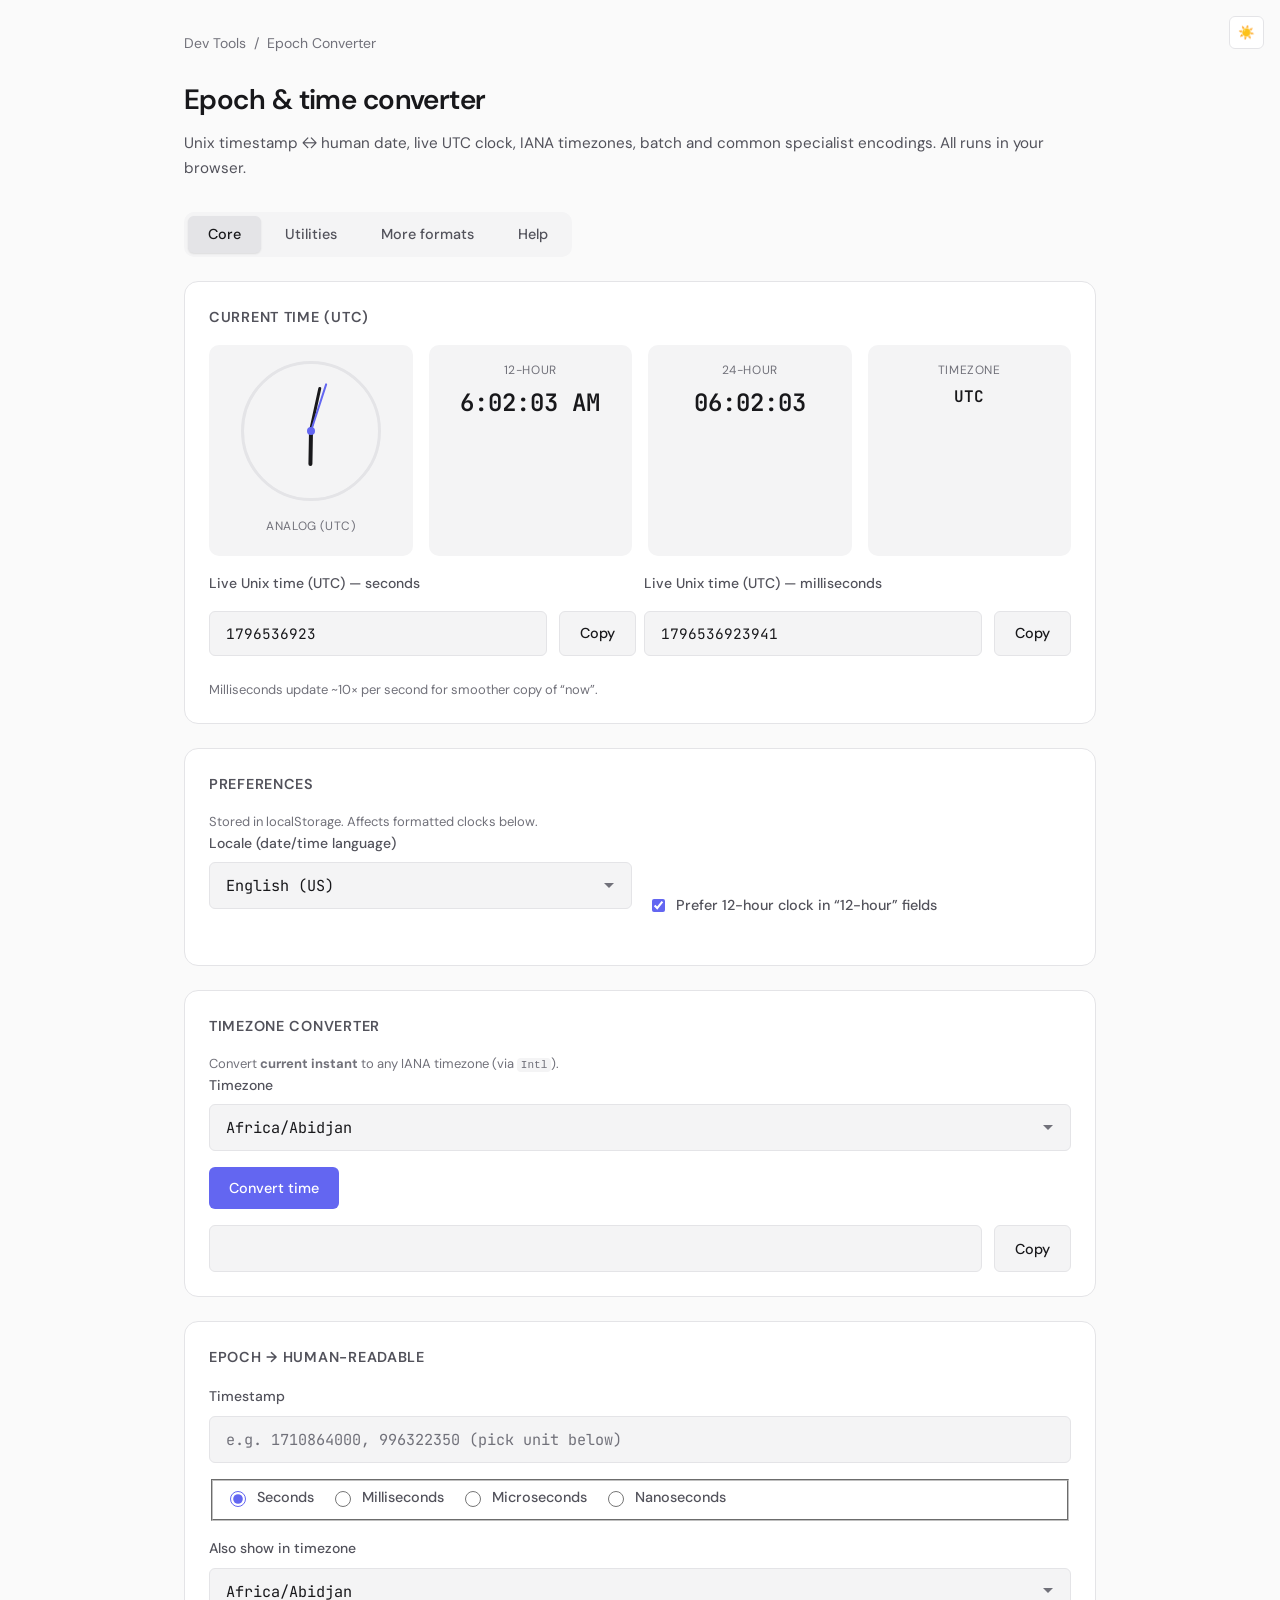
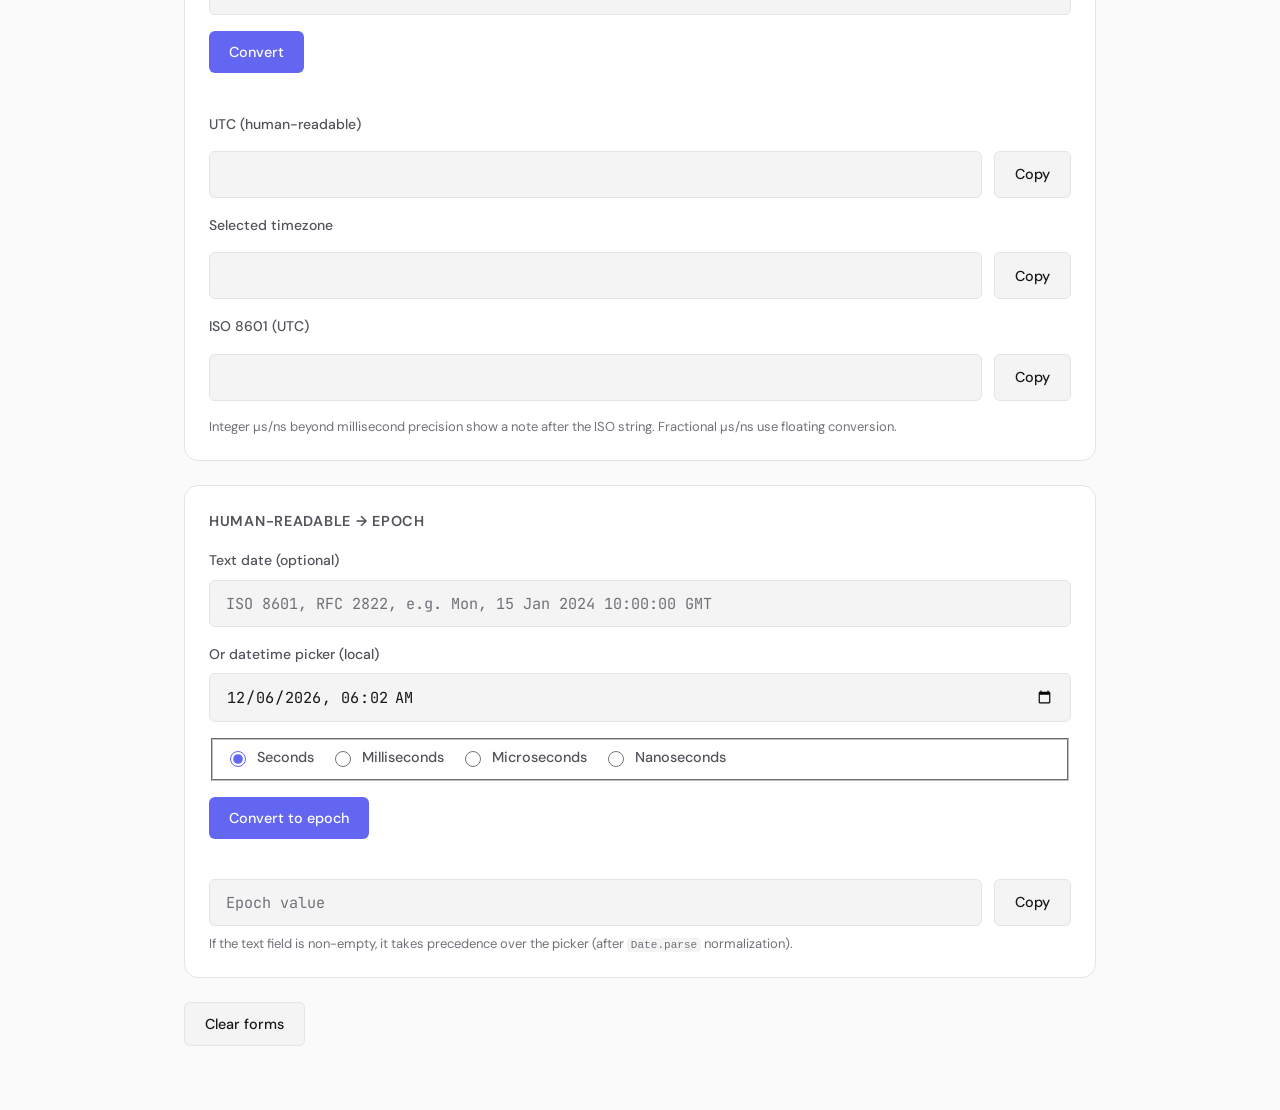
==== commit 42069461: "Update epoch converter" ====
--- a/epoch-converter/index.html
+++ b/epoch-converter/index.html
@@ -272,7 +272,7 @@
       </section>
 
       <section class="section">
-        <h2 class="section-title">Seconds → duration breakdown</h2>
+        <h2 class="section-title">Duration converter — seconds → breakdown</h2>
         <div class="form-group">
           <label for="duration-input">Duration (seconds)</label>
           <input type="text" id="duration-input" inputmode="decimal" placeholder="e.g. 90061 or -3600">
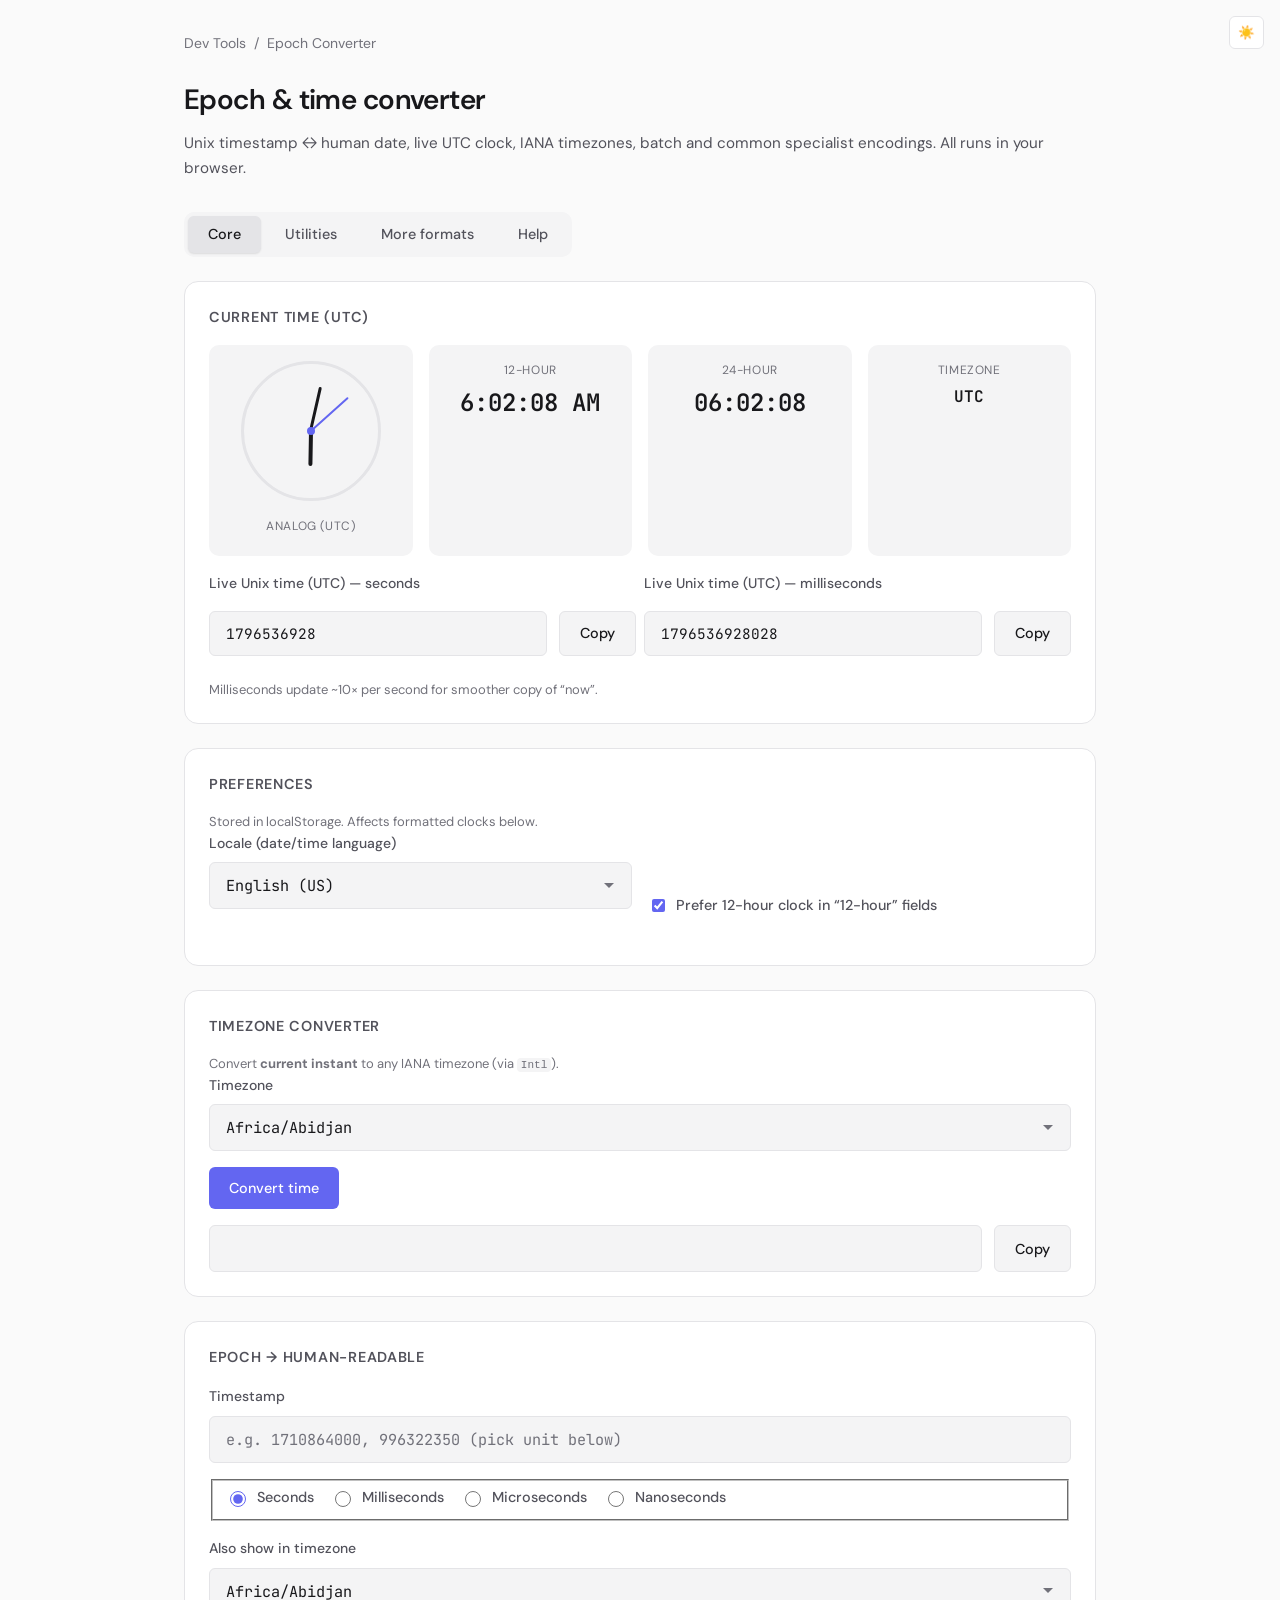
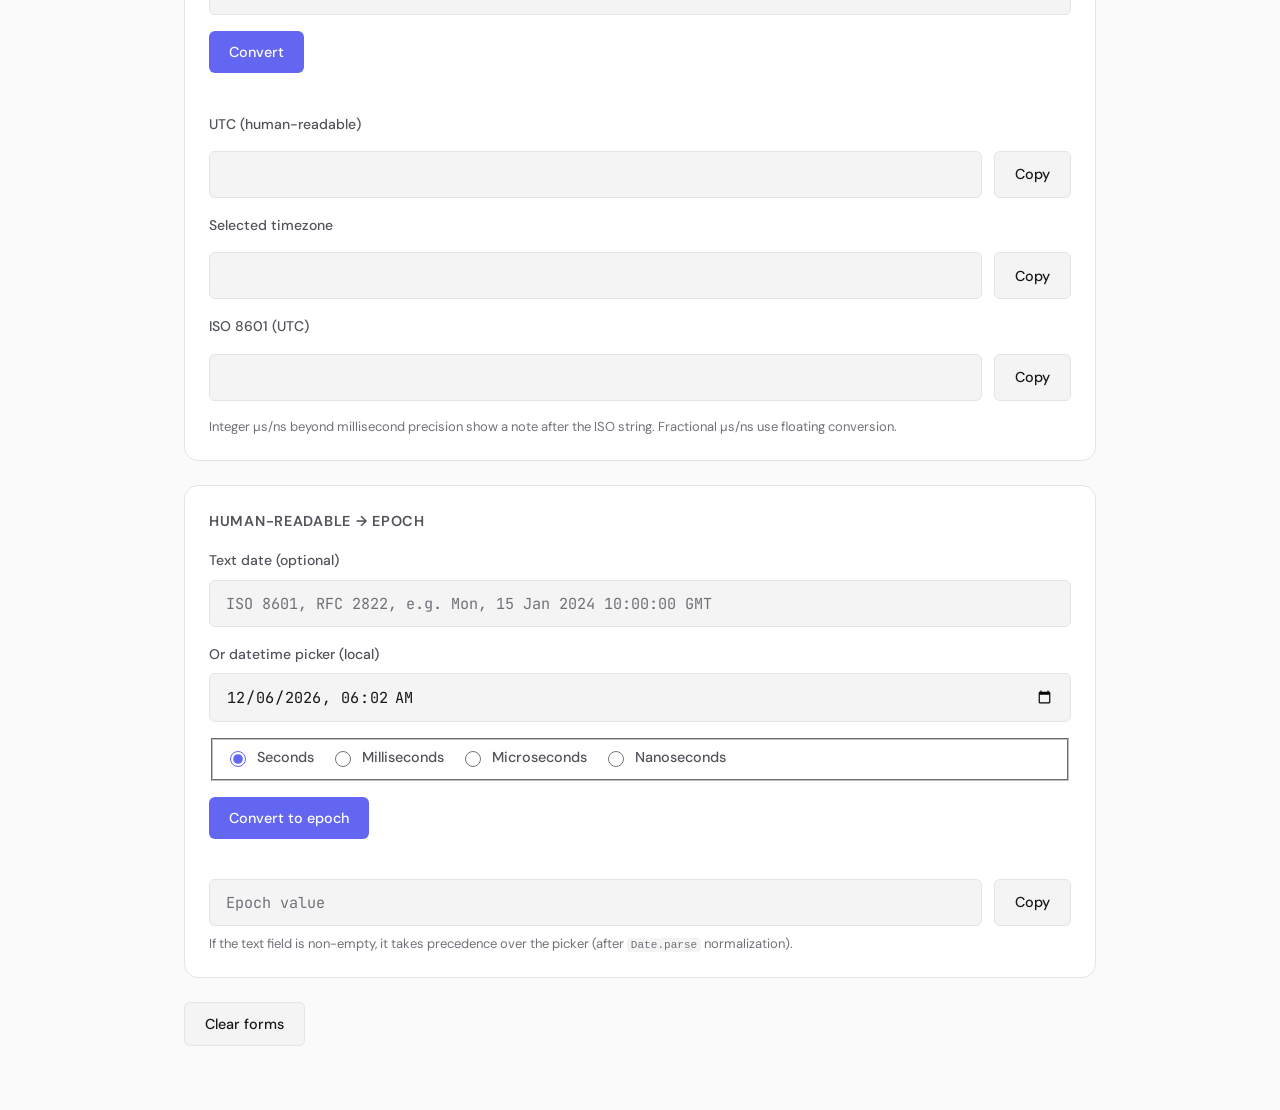
==== commit cf259645: "Added duration converter" ====
--- a/epoch-converter/index.html
+++ b/epoch-converter/index.html
@@ -272,12 +272,13 @@
       </section>
 
       <section class="section">
-        <h2 class="section-title">Duration converter — seconds → breakdown</h2>
-        <div class="form-group">
-          <label for="duration-input">Duration (seconds)</label>
-          <input type="text" id="duration-input" inputmode="decimal" placeholder="e.g. 90061 or -3600">
-        </div>
-        <button type="button" id="btn-duration" class="btn btn-primary">Break down</button>
+        <h2 class="section-title">Go-style duration (nanoseconds → human)</h2>
+        <p class="fine-print">Same unit as Go <code>time.Duration</code> (int64 nanoseconds). Underscores allowed. Examples: <code>996320000</code> → 996.32 ms; <code>2000000000</code> → 2 sec.</p>
+        <div class="form-group">
+          <label for="duration-input">Nanoseconds</label>
+          <input type="text" id="duration-input" inputmode="numeric" placeholder="e.g. 996320000 or 3723000000000 (1 hr 2 min 3 sec)">
+        </div>
+        <button type="button" id="btn-duration" class="btn btn-primary">Format</button>
         <div id="duration-out" class="duration-out" style="margin-top: 1rem;"></div>
       </section>
 
@@ -436,6 +437,7 @@
   <button type="button" class="theme-toggle" id="theme-toggle" aria-label="Toggle dark/light mode">🌙</button>
 
   <script src="../js/shared.js"></script>
+  <script src="../js/format-go-duration.js"></script>
   <script src="../js/epoch-converter.js"></script>
   <script src="../js/epoch-converter-page.js"></script>
   <script>
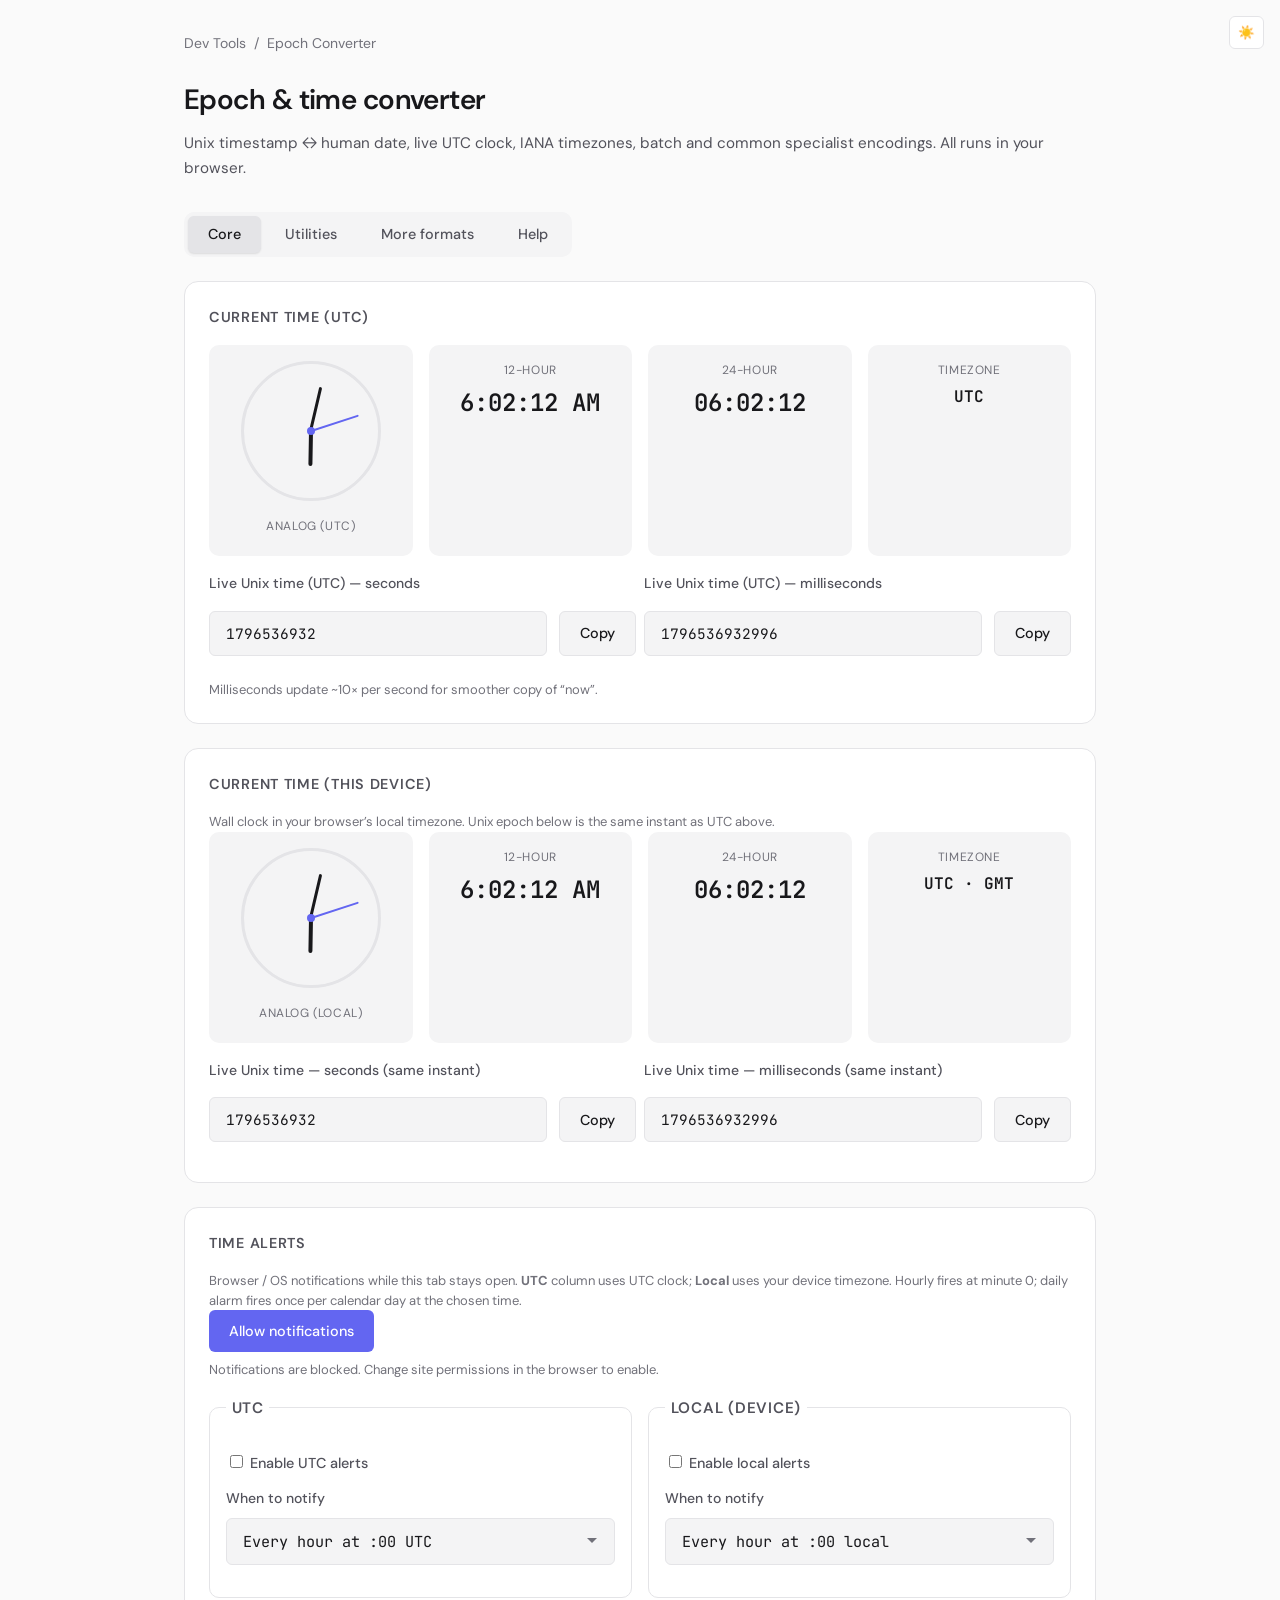
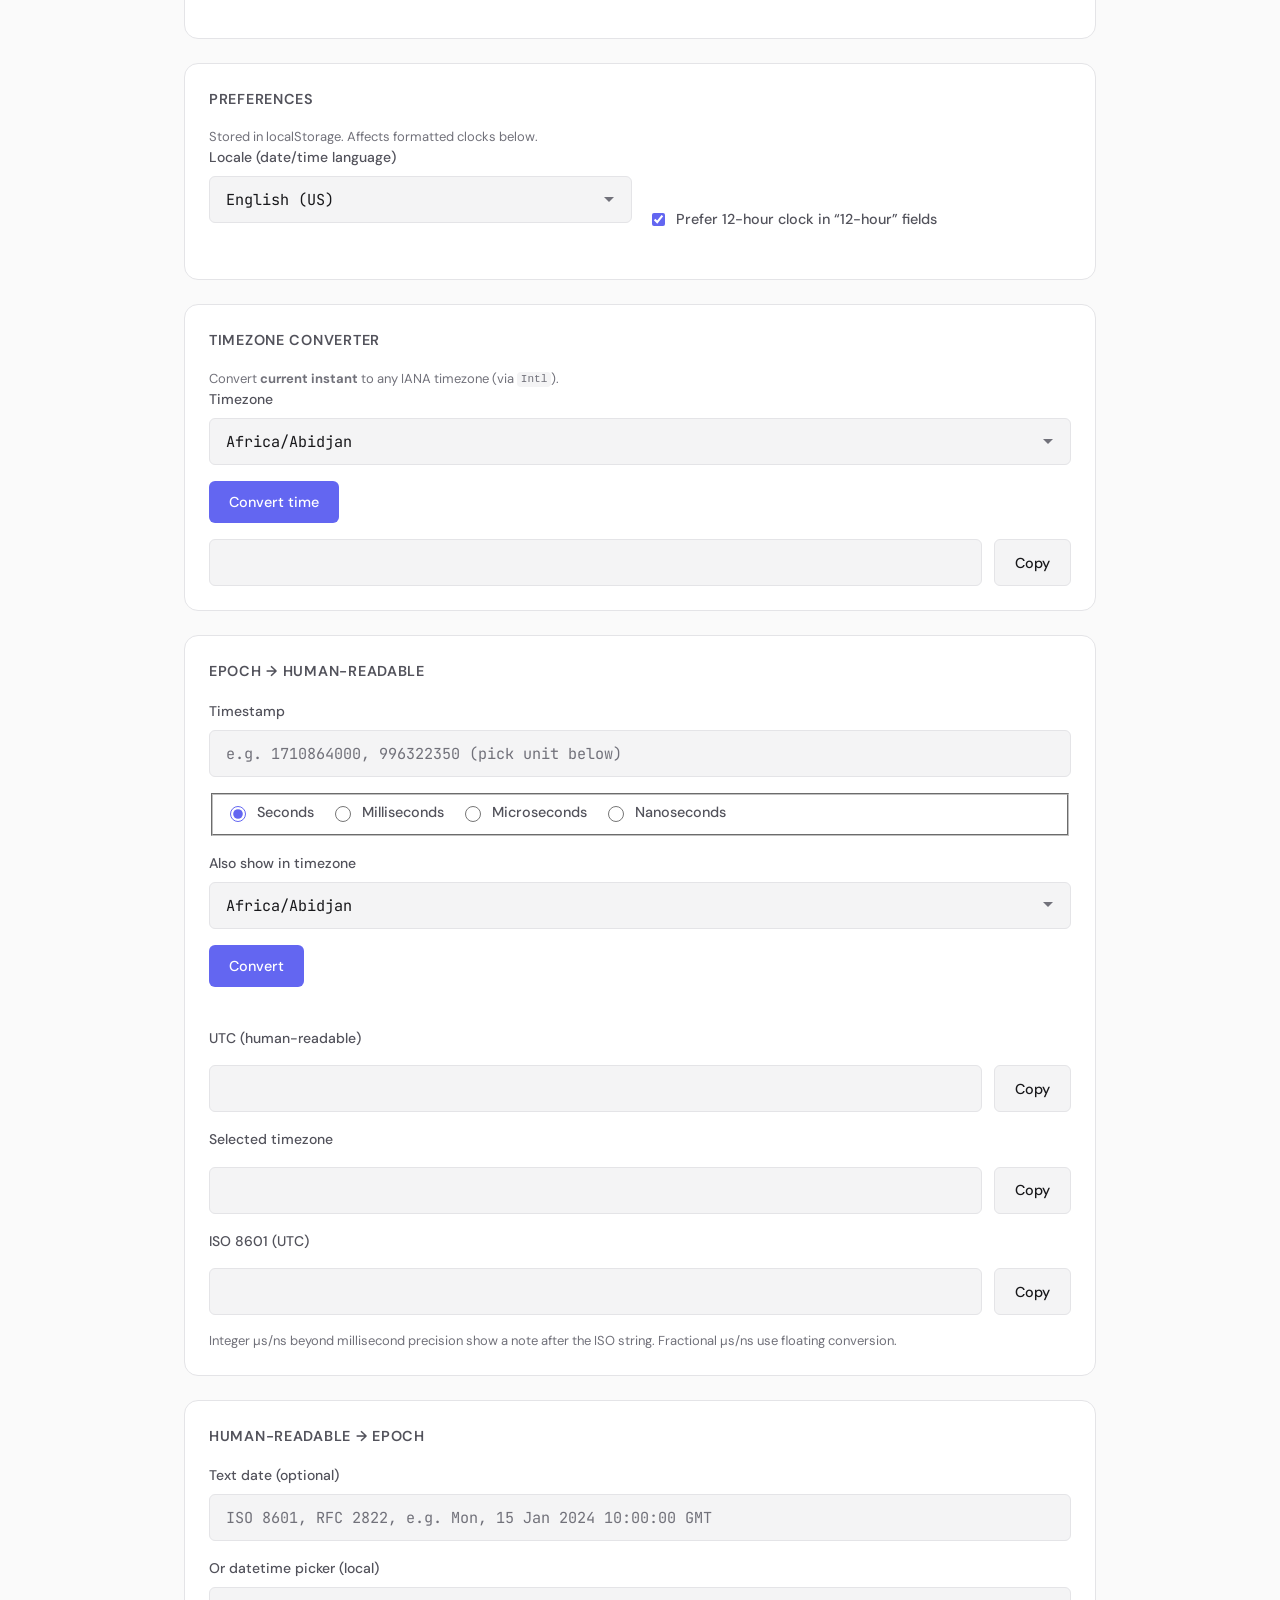
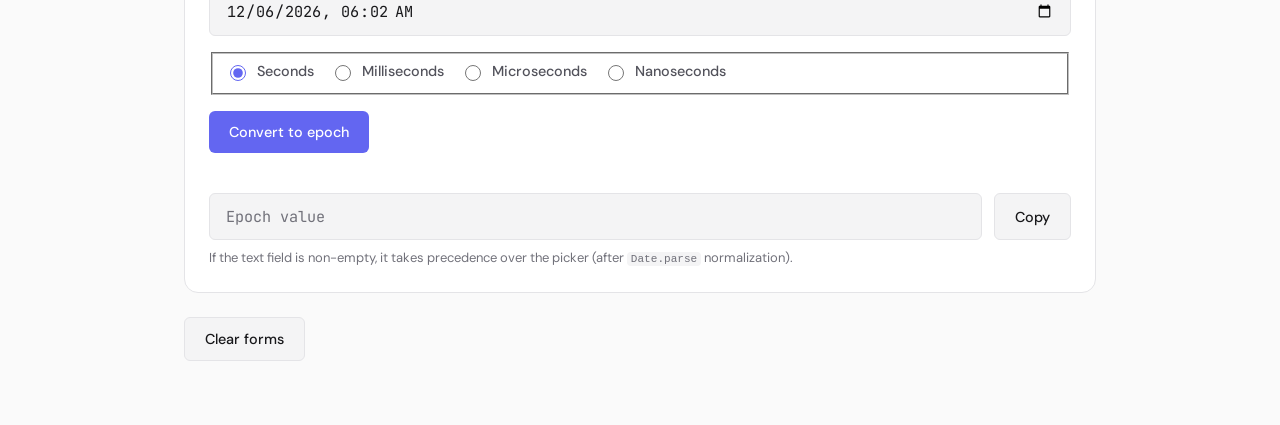
==== commit ab89b978: "Added hour alarm" ====
--- a/epoch-converter/index.html
+++ b/epoch-converter/index.html
@@ -71,6 +71,96 @@
           </div>
         </div>
         <p class="fine-print">Milliseconds update ~10× per second for smoother copy of “now”.</p>
+      </section>
+
+      <section class="section">
+        <h2 class="section-title">Current time (this device)</h2>
+        <p class="fine-print">Wall clock in your browser’s local timezone. Unix epoch below is the same instant as UTC above.</p>
+        <div class="clock-grid">
+          <div class="clock-item">
+            <div class="analog-clock" id="analog-clock-local" aria-hidden="true">
+              <div class="clock-hand hour" id="hand-hour-local"></div>
+              <div class="clock-hand minute" id="hand-minute-local"></div>
+              <div class="clock-hand second" id="hand-second-local"></div>
+            </div>
+            <div class="clock-label">Analog (local)</div>
+          </div>
+          <div class="clock-item">
+            <div class="clock-label">12-hour</div>
+            <div class="clock-value" id="time-local-12h">--:--:-- --</div>
+          </div>
+          <div class="clock-item">
+            <div class="clock-label">24-hour</div>
+            <div class="clock-value" id="time-local-24h">--:--:--</div>
+          </div>
+          <div class="clock-item">
+            <div class="clock-label">Timezone</div>
+            <div class="clock-value" style="font-size: 1rem;" id="tz-local-label">—</div>
+          </div>
+        </div>
+        <div class="epoch-live-grid">
+          <div class="form-group">
+            <label>Live Unix time — seconds (same instant)</label>
+            <div class="output-row">
+              <input type="text" id="epoch-live-seconds-local" readonly class="mono-out" aria-live="polite">
+              <button type="button" id="btn-copy-live-s-local" class="btn btn-secondary copy-btn">Copy</button>
+            </div>
+          </div>
+          <div class="form-group">
+            <label>Live Unix time — milliseconds (same instant)</label>
+            <div class="output-row">
+              <input type="text" id="epoch-live-ms-local" readonly class="mono-out" aria-live="polite">
+              <button type="button" id="btn-copy-live-ms-local" class="btn btn-secondary copy-btn">Copy</button>
+            </div>
+          </div>
+        </div>
+      </section>
+
+      <section class="section">
+        <h2 class="section-title">Time alerts</h2>
+        <p class="fine-print">Browser / OS notifications while this tab stays open. <strong>UTC</strong> column uses UTC clock; <strong>Local</strong> uses your device timezone. Hourly fires at minute 0; daily alarm fires once per calendar day at the chosen time.</p>
+        <div class="form-group">
+          <button type="button" id="btn-alert-permission" class="btn btn-primary">Allow notifications</button>
+          <p id="alert-permission-status" class="fine-print" role="status" style="margin-top: 0.5rem;"></p>
+        </div>
+        <div class="form-row">
+          <fieldset class="form-group" style="margin: 0; border: 1px solid var(--border); border-radius: var(--radius-md); padding: 1rem;">
+            <legend class="section-title" style="font-size: 0.95rem; padding: 0 0.35rem;">UTC</legend>
+            <label class="checkbox-label" style="display: block; margin-bottom: 0.75rem;">
+              <input type="checkbox" id="alert-utc-on">
+              Enable UTC alerts
+            </label>
+            <div class="form-group">
+              <label for="alert-utc-mode">When to notify</label>
+              <select id="alert-utc-mode">
+                <option value="hourly">Every hour at :00 UTC</option>
+                <option value="alarm">Daily at a UTC time (alarm)</option>
+              </select>
+            </div>
+            <div class="form-group" id="alert-utc-time-wrap" hidden>
+              <label for="alert-utc-time">Time (interpreted as UTC)</label>
+              <input type="time" id="alert-utc-time" step="60" value="09:00">
+            </div>
+          </fieldset>
+          <fieldset class="form-group" style="margin: 0; border: 1px solid var(--border); border-radius: var(--radius-md); padding: 1rem;">
+            <legend class="section-title" style="font-size: 0.95rem; padding: 0 0.35rem;">Local (device)</legend>
+            <label class="checkbox-label" style="display: block; margin-bottom: 0.75rem;">
+              <input type="checkbox" id="alert-local-on">
+              Enable local alerts
+            </label>
+            <div class="form-group">
+              <label for="alert-local-mode">When to notify</label>
+              <select id="alert-local-mode">
+                <option value="hourly">Every hour at :00 local</option>
+                <option value="alarm">Daily at a local time (alarm)</option>
+              </select>
+            </div>
+            <div class="form-group" id="alert-local-time-wrap" hidden>
+              <label for="alert-local-time">Time (device timezone)</label>
+              <input type="time" id="alert-local-time" step="60" value="09:00">
+            </div>
+          </fieldset>
+        </div>
       </section>
 
       <section class="section">
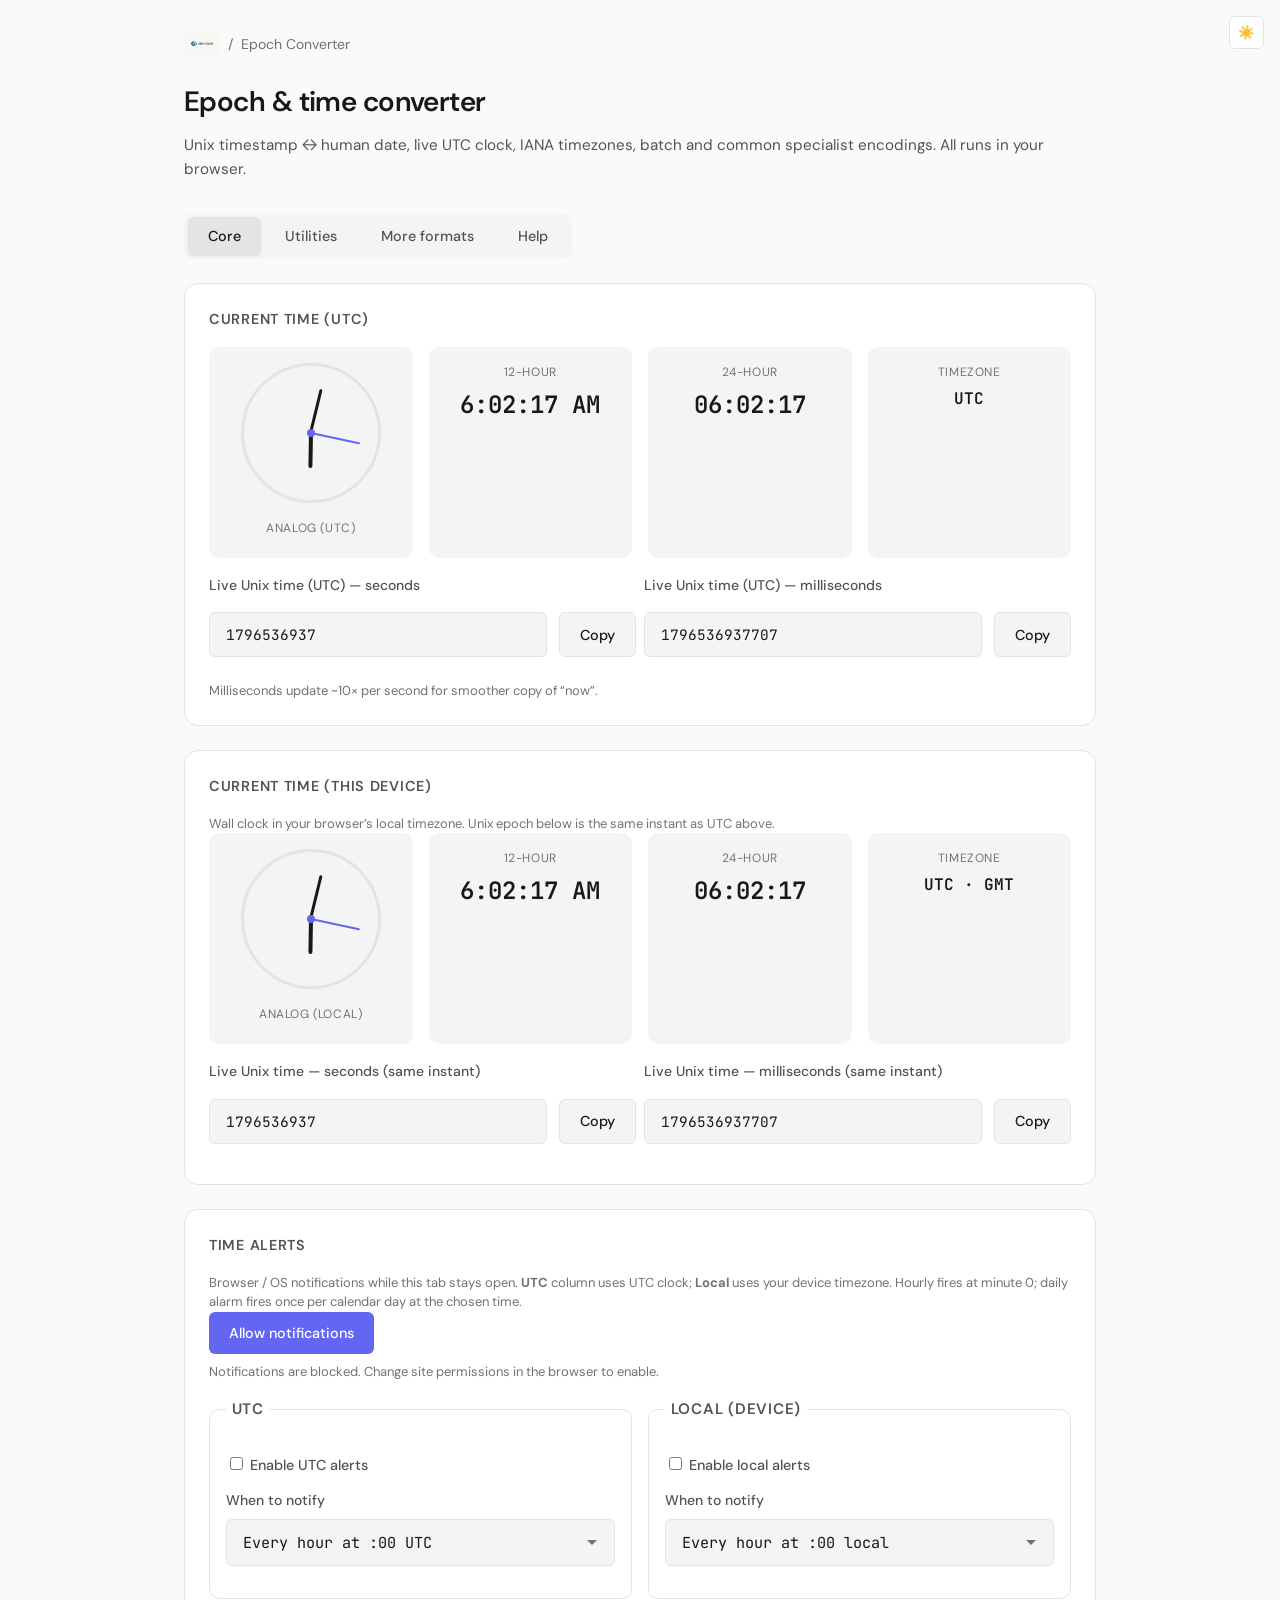
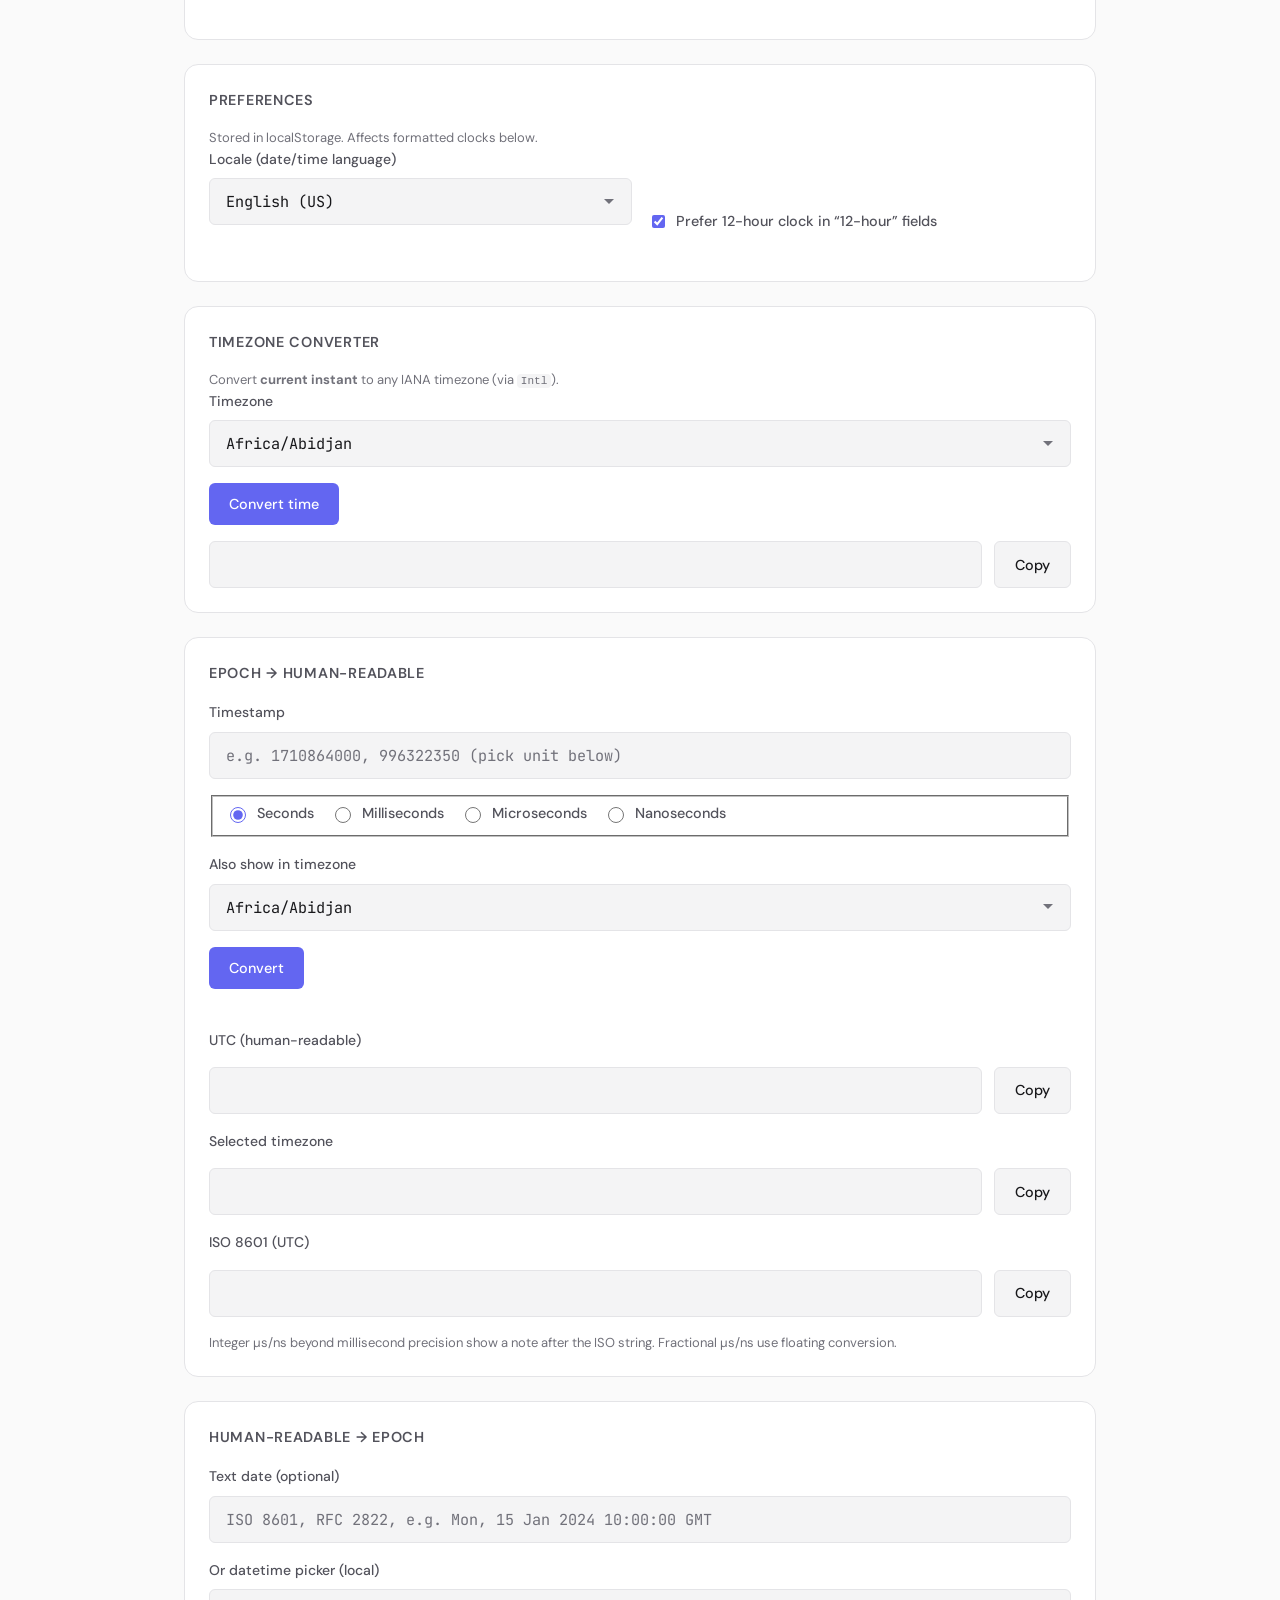
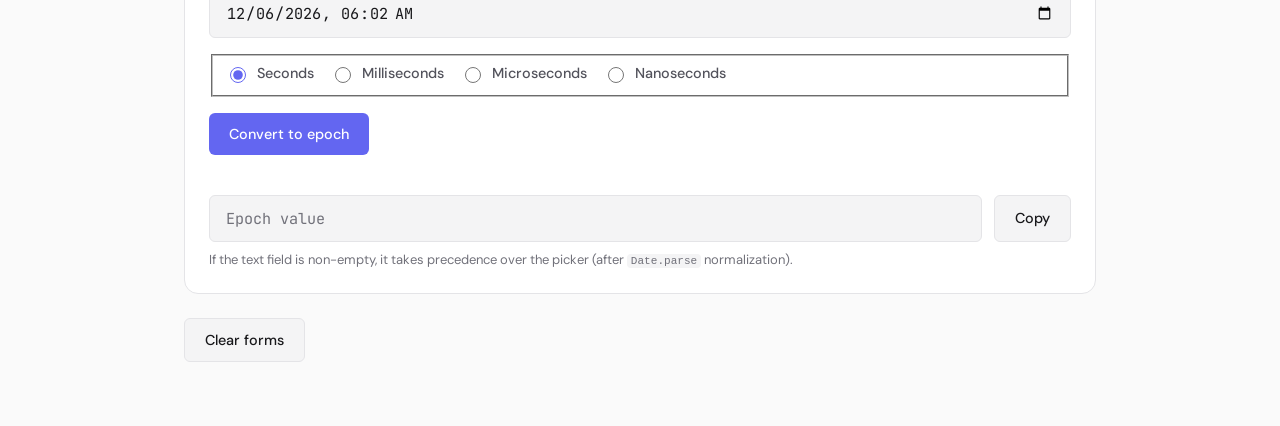
==== commit 90691063: "added logog and fav icon" ====
--- a/epoch-converter/index.html
+++ b/epoch-converter/index.html
@@ -5,6 +5,8 @@
   <meta name="viewport" content="width=device-width, initial-scale=1.0">
   <meta name="description" content="Unix epoch converter, live clock, timezones, batch and specialized timestamp formats — client-side.">
   <title>Epoch & Time Converter | Dev Tools</title>
+  <link rel="icon" type="image/png" href="../dev-tools.png">
+  <link rel="apple-touch-icon" href="../dev-tools.png">
   <link rel="preconnect" href="https://fonts.googleapis.com">
   <link rel="preconnect" href="https://fonts.gstatic.com" crossorigin>
   <link href="https://fonts.googleapis.com/css2?family=DM+Sans:wght@400;500;600&family=JetBrains+Mono:wght@400;500&display=swap" rel="stylesheet">
@@ -13,7 +15,7 @@
 <body>
   <div class="app-shell app-shell-wide" id="epoch-hub">
     <nav class="nav-breadcrumb" aria-label="Breadcrumb">
-      <a href="../index.html">Dev Tools</a>
+      <a href="../index.html" class="breadcrumb-home"><img src="../dev-tools.png" alt="dev-tools" class="nav-logo" width="1536" height="1024"></a>
       <span aria-hidden="true">/</span>
       <span>Epoch Converter</span>
     </nav>
--- a/css/styles.css
+++ b/css/styles.css
@@ -83,6 +83,38 @@
   margin: 0 0 2rem;
 }
 
+/* ===== Brand / logo ===== */
+.site-title {
+  line-height: 0;
+}
+
+.site-title .site-logo {
+  display: block;
+  height: 2.75rem;
+  width: auto;
+  max-width: min(100%, 280px);
+}
+
+.nav-breadcrumb .breadcrumb-home {
+  display: inline-flex;
+  align-items: center;
+  line-height: 0;
+}
+
+.nav-breadcrumb .breadcrumb-home .nav-logo {
+  display: block;
+  height: 1.5rem;
+  width: auto;
+  max-width: 200px;
+  object-fit: contain;
+  object-position: left center;
+  transition: opacity 0.2s;
+}
+
+.nav-breadcrumb .breadcrumb-home:hover .nav-logo {
+  opacity: 0.85;
+}
+
 /* ===== Navigation ===== */
 .nav-breadcrumb {
   display: flex;
